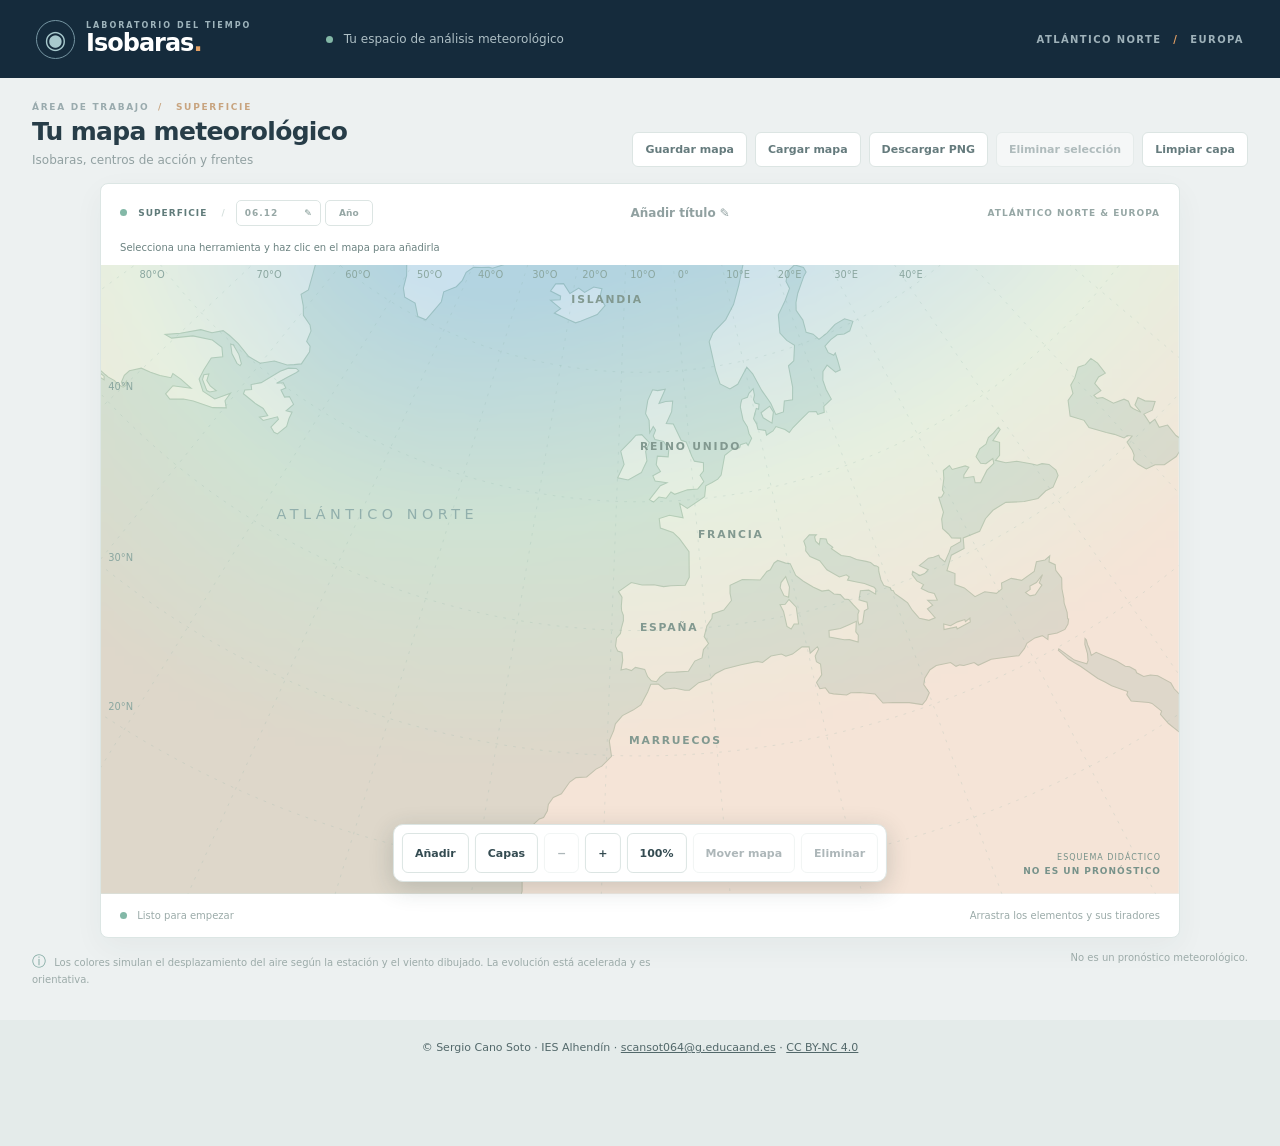
==== index.html @ 50581822 "Mejorar interfaz adaptable y fecha del mapa Co-authored-by: Copilot <223556219+Copilot@users.noreply" ====
<!doctype html>
<html lang="es">
<head>
  <meta charset="utf-8">
  <meta name="viewport" content="width=device-width, initial-scale=1">
  <meta name="theme-color" content="#122638">
  <title>Isobaras · Laboratorio del tiempo</title>
  <link rel="stylesheet" href="style.css">
  <script defer src="assets/land.js"></script>
  <script defer src="map.js"></script>
  <script defer src="symbols.js"></script>
  <script defer src="pressure.js"></script>
  <script defer src="jet.js"></script>
  <script defer src="wind.js"></script>
  <script defer src="air.js"></script>
  <script defer src="app.js"></script>
  <script defer src="mobile.js"></script>
  <script defer src="export.js"></script>
  <script defer src="save.js"></script>
</head>
<body>
  <header class="topbar">
    <div class="brand">
      <span class="brand-icon" aria-hidden="true">◉</span>
      <div>
        <p>LABORATORIO DEL TIEMPO</p>
        <h1>Isobaras<span>.</span></h1>
      </div>
    </div>
    <div class="header-note"><span class="live-dot"></span> Tu espacio de análisis meteorológico</div>
    <div class="header-tag">ATLÁNTICO NORTE <span>/</span> EUROPA</div>
  </header>

  <main class="workspace">
    <aside class="sidebar" aria-label="Herramientas del mapa">
      <div class="sidebar-heading">
        <div>
          <p class="eyebrow">PANEL DE CONTROL</p>
          <h2>Construye tu mapa</h2>
        </div>
        <span class="heading-mark">✳</span>
      </div>
      <p class="intro">Dibuja una situación atmosférica y explora cómo se relacionan sus elementos.</p>

      <label class="field-label" for="map-title-input">TÍTULO DEL MAPA</label>
      <input id="map-title-input" type="text" placeholder="Escribe un título">

      <label class="field-label" for="date-day">FECHA DE LA SITUACIÓN</label>
      <div class="date-fields">
        <select id="date-day" aria-label="Día"></select>
        <select id="date-month" aria-label="Mes"></select>
        <input id="date-year" type="text" inputmode="numeric" maxlength="6" placeholder="Año" aria-label="Año opcional">
      </div>

      <section class="control-section">
        <div class="section-title"><span>01</span><h3>Plano de análisis</h3></div>
        <div class="segmented" role="group" aria-label="Plano de análisis">
          <button type="button" class="active" data-layer="surface" aria-pressed="true">Superficie</button>
          <button type="button" data-layer="upper" aria-pressed="false">Altura · 500 hPa</button>
        </div>
        <p class="helper" id="layer-help">Presión en superficie · isobaras en hPa</p>
      </section>

      <section class="control-section">
        <div class="section-title"><span>02</span><h3>Centros de acción</h3></div>
        <table class="center-table">
          <thead>
            <tr>
              <th scope="col">Intensidad</th>
              <th scope="col">Débil</th>
              <th scope="col">Media</th>
              <th scope="col">Fuerte</th>
            </tr>
          </thead>
          <tbody>
            <tr>
              <th scope="row">Anticiclón</th>
              <td><button class="center-tool high" type="button" data-tool="high" data-strength="weak" aria-label="Anticiclón débil" aria-pressed="false">A</button></td>
              <td><button class="center-tool high" type="button" data-tool="high" data-strength="medium" aria-label="Anticiclón de intensidad media" aria-pressed="false">A</button></td>
              <td><button class="center-tool high" type="button" data-tool="high" data-strength="strong" aria-label="Anticiclón fuerte" aria-pressed="false">A</button></td>
            </tr>
            <tr>
              <th scope="row">Borrasca</th>
              <td><button class="center-tool low" type="button" data-tool="low" data-strength="weak" aria-label="Borrasca débil" aria-pressed="false">B</button></td>
              <td><button class="center-tool low" type="button" data-tool="low" data-strength="medium" aria-label="Borrasca de intensidad media" aria-pressed="false">B</button></td>
              <td><button class="center-tool low" type="button" data-tool="low" data-strength="strong" aria-label="Borrasca fuerte" aria-pressed="false">B</button></td>
            </tr>
          </tbody>
        </table>
        <button type="button" id="copy-centers" class="copy-centers" disabled>Copiar a altura</button>
        <p class="helper">Sustituye los centros del otro plano; conserva los demás elementos.</p>
      </section>

      <section class="control-section" id="front-section">
        <div class="section-title"><span>03</span><h3>Frentes</h3></div>
        <div class="front-tools">
          <button class="front-tool" type="button" data-tool="cold"><span class="front-sample cold-sample">▲ ▲ ▲</span>Frío <b>+</b></button>
          <button class="front-tool" type="button" data-tool="warm"><span class="front-sample warm-sample">● ● ●</span>Cálido <b>+</b></button>
          <button class="front-tool" type="button" data-tool="occluded"><span class="front-sample occluded-sample">▲ ● ▲</span>Ocluido <b>+</b></button>
        </div>
        <label class="switch-row"><span>Posible precipitación<small>Banda orientativa, no es un pronóstico</small></span><input id="precipitation-toggle" type="checkbox" checked><span class="switch" aria-hidden="true"></span></label>
        <div class="precipitation-legend"><i aria-hidden="true"></i> Zona de posible precipitación</div>
      </section>

      <section class="control-section" id="jet-section" hidden>
        <div class="section-title"><span>03</span><h3>Corriente en chorro</h3></div>
        <div class="segmented" role="group" aria-label="Modo de corriente en chorro">
          <button type="button" class="active" data-jet-mode="automatic" aria-pressed="true">Automática</button>
          <button type="button" data-jet-mode="manual" aria-pressed="false">Manual</button>
        </div>
        <p class="helper" id="jet-help">Trazado orientativo calculado a partir del campo de altura.</p>
      </section>

      <section class="control-section air-section">
        <div class="section-title"><span>04</span><h3>Masas de aire</h3></div>
        <label class="switch-row"><span>Simular masas de aire<small>Temperatura y viento orientativos</small></span><input id="air-toggle" type="checkbox" checked><span class="switch" aria-hidden="true"></span></label>
        <div class="air-legend"><span><i class="legend-dot polar"></i>Polar</span><span><i class="legend-dot temperate"></i>Templada</span><span><i class="legend-dot tropical"></i>Tropical</span></div>
      </section>
      <div class="sidebar-foot"><span>✦</span> Un mapa para pensar el tiempo.<br>Guarda el mapa antes de recargar o cerrar la página.</div>
    </aside>

    <section class="canvas-area" aria-label="Área de trabajo">
      <div class="canvas-heading">
        <div>
          <p class="eyebrow">ÁREA DE TRABAJO <span>/</span> <span id="layer-kicker">SUPERFICIE</span></p>
          <h2>Tu mapa meteorológico</h2>
          <p id="canvas-description">Isobaras, centros de acción y frentes</p>
        </div>
        <div class="canvas-actions">
          <button type="button" id="save-map">Guardar mapa</button>
          <button type="button" id="load-map">Cargar mapa</button>
          <input id="map-file" type="file" accept=".json,application/json" hidden>
          <button type="button" id="export-png">Descargar PNG</button>
          <button type="button" id="delete" disabled>Eliminar selección</button>
          <button type="button" id="clear">Limpiar capa</button>
        </div>
      </div>
      <div class="map-card">
        <div class="map-toolbar">
          <span>
            <i class="live-dot"></i> <strong id="map-layer">SUPERFICIE</strong>
            <span class="toolbar-separator">/</span><span class="inline-date"><span id="map-date"></span><span class="inline-date-selectors"><select id="inline-day" aria-label="Día del mapa"></select><select id="inline-month" aria-label="Mes del mapa"></select></span></span>
            <label class="inline-year"><span id="map-year"></span><span class="year-placeholder">Año</span><input id="inline-year" type="text" inputmode="numeric" maxlength="6" placeholder="Año" aria-label="Año opcional del mapa"></label>
          </span>
          <label class="inline-title"><strong id="map-title" hidden></strong><span class="title-placeholder">Añadir título</span><input id="inline-title" type="text" aria-label="Editar título del mapa" placeholder="Añadir título"></label>
          <span>ATLÁNTICO NORTE & EUROPA</span>
        </div>
        <div class="map-instruction" id="instruction">Selecciona una herramienta y haz clic en el mapa para añadirla</div>
        <div class="map-wrap" id="map-wrap">
          <svg id="map" viewBox="0 0 1200 700" role="img" aria-label="Mapa editable del Atlántico norte y Europa occidental" tabindex="0">
            <defs>
              <clipPath id="map-clip"><rect width="1200" height="700"></rect></clipPath>
              <linearGradient id="rain-warm" gradientUnits="userSpaceOnUse" x1="0" y1="-120" x2="0" y2="12">
                <stop offset="0" stop-color="#76598d" stop-opacity="0"></stop>
                <stop offset=".7" stop-color="#76598d" stop-opacity=".24"></stop>
                <stop offset="1" stop-color="#76598d" stop-opacity=".12"></stop>
              </linearGradient>
              <linearGradient id="rain-cold" gradientUnits="userSpaceOnUse" x1="0" y1="-25" x2="0" y2="55">
                <stop offset="0" stop-color="#76598d" stop-opacity="0"></stop>
                <stop offset=".35" stop-color="#76598d" stop-opacity=".38"></stop>
                <stop offset="1" stop-color="#76598d" stop-opacity="0"></stop>
              </linearGradient>
              <linearGradient id="rain-occluded" gradientUnits="userSpaceOnUse" x1="0" y1="-70" x2="0" y2="70">
                <stop offset="0" stop-color="#76598d" stop-opacity="0"></stop>
                <stop offset=".5" stop-color="#76598d" stop-opacity=".3"></stop>
                <stop offset="1" stop-color="#76598d" stop-opacity="0"></stop>
              </linearGradient>
              <linearGradient id="rain-ends" x1="0" y1="0" x2="1" y2="0">
                <stop offset="0" stop-color="white" stop-opacity="0"></stop>
                <stop offset=".12" stop-color="white"></stop>
                <stop offset=".88" stop-color="white"></stop>
                <stop offset="1" stop-color="white" stop-opacity="0"></stop>
              </linearGradient>
              <mask id="rain-mask" maskContentUnits="objectBoundingBox" x="0" y="0" width="1" height="1">
                <rect width="1" height="1" fill="url(#rain-ends)"></rect>
              </mask>
            </defs>
            <g clip-path="url(#map-clip)">
              <rect class="ocean" width="1200" height="700"></rect>
              <g id="geography"></g>
              <image id="air-overlay" width="1200" height="700" preserveAspectRatio="none" pointer-events="none"></image>
              <g id="grid" pointer-events="none"></g>
              <g id="places" pointer-events="none"></g>
              <g id="pressure-field" pointer-events="none"></g>
              <g id="wind-layer" pointer-events="none" aria-hidden="true"></g>
              <g id="automatic-jet" pointer-events="none" aria-hidden="true"></g>
              <g id="objects"></g>
            </g>
          </svg>
          <div class="map-scale">
            <span>ESQUEMA DIDÁCTICO</span>
            <strong>NO ES UN PRONÓSTICO</strong>
          </div>
        </div>
        <div class="map-footer">
          <span><span class="footer-dot"></span> <span id="status" role="status" aria-live="polite">Listo para empezar</span></span>
          <span>Arrastra los elementos y sus tiradores</span>
        </div>
      </div>
      <div class="bottom-notes"><p><span>ⓘ</span> Los colores simulan el desplazamiento del aire según la estación y el viento dibujado. La evolución está acelerada y es orientativa.</p><p>No es un pronóstico meteorológico.</p></div>
    </section>
  </main>
  <div class="mobile-dock" aria-label="Herramientas del mapa">
    <div class="mobile-tools" id="mobile-tools" hidden>
      <p>Plano de análisis</p>
      <div class="mobile-layers" role="group" aria-label="Plano de análisis">
        <button type="button" class="active" data-layer="surface" aria-pressed="true">Superficie</button>
        <button type="button" data-layer="upper" aria-pressed="false">Altura · 500 hPa</button>
      </div>
      <p>Centros de acción</p>
      <div class="mobile-tool-grid">
        <button type="button" class="high" data-tool="high" data-strength="weak" aria-label="Anticiclón débil" aria-pressed="false">A débil</button>
        <button type="button" class="high" data-tool="high" data-strength="medium" aria-label="Anticiclón de intensidad media" aria-pressed="false">A media</button>
        <button type="button" class="high" data-tool="high" data-strength="strong" aria-label="Anticiclón fuerte" aria-pressed="false">A fuerte</button>
        <button type="button" class="low" data-tool="low" data-strength="weak" aria-label="Borrasca débil" aria-pressed="false">B débil</button>
        <button type="button" class="low" data-tool="low" data-strength="medium" aria-label="Borrasca de intensidad media" aria-pressed="false">B media</button>
        <button type="button" class="low" data-tool="low" data-strength="strong" aria-label="Borrasca fuerte" aria-pressed="false">B fuerte</button>
      </div>
      <div id="mobile-fronts">
        <p>Frentes</p>
        <div class="mobile-tool-grid">
          <button type="button" data-tool="cold" aria-pressed="false">Frío</button>
          <button type="button" data-tool="warm" aria-pressed="false">Cálido</button>
          <button type="button" data-tool="occluded" aria-pressed="false">Ocluido</button>
        </div>
      </div>
    </div>
    <div class="desktop-options" id="desktop-options" hidden>
      <div id="desktop-surface-options">
        <label class="switch-row"><span>Simular masas de aire</span><input id="desktop-air" type="checkbox" checked><span class="switch" aria-hidden="true"></span></label>
        <label class="switch-row"><span>Posible precipitación</span><input id="desktop-precipitation" type="checkbox" checked><span class="switch" aria-hidden="true"></span></label>
      </div>
      <div id="desktop-jet-options" hidden>
        <p>Corriente en chorro</p>
        <div class="mobile-layers" role="group" aria-label="Modo de corriente en chorro">
          <button type="button" class="active" data-jet-mode="automatic" aria-pressed="true">Automática</button>
          <button type="button" data-jet-mode="manual" aria-pressed="false">Manual</button>
        </div>
      </div>
      <button type="button" id="desktop-copy" disabled>Copiar a altura</button>
      <p class="helper">Sustituye los centros del otro plano; conserva los demás elementos.</p>
    </div>
    <div class="mobile-actions">
      <button type="button" id="mobile-add" aria-expanded="false" aria-controls="mobile-tools">Añadir</button>
      <button type="button" id="desktop-options-button" aria-expanded="false" aria-controls="desktop-options">Capas</button>
      <button type="button" id="zoom-out" aria-label="Alejar mapa">−</button>
      <button type="button" id="zoom-in" aria-label="Acercar mapa">+</button>
      <button type="button" id="zoom-reset" aria-label="Mostrar todo el mapa">100%</button>
      <button type="button" id="mobile-pan" aria-pressed="false">Mover mapa</button>
      <button type="button" id="mobile-delete" aria-label="Eliminar selección" disabled>Eliminar</button>
    </div>
  </div>
  <footer class="site-footer" id="attribution">
    <span>© Sergio Cano Soto · IES Alhendín · </span><a href="mailto:scansot064@g.educaand.es">scansot064@g.educaand.es</a><span> · </span><a href="https://creativecommons.org/licenses/by-nc/4.0/deed.es" rel="license">CC BY-NC 4.0</a>
  </footer>
</body>
</html>
---- style.css ----
:root {
  font-family: Inter, ui-sans-serif, system-ui, -apple-system, BlinkMacSystemFont, "Segoe UI", sans-serif;
  color: #243746;
  background: #edf1f1;
  font-synthesis: none
}

* {
  box-sizing: border-box
}

body {
  margin: 0
}

button,
input,
select {
  font: inherit
}

button {
  cursor: pointer
}

button:focus-visible,
select:focus-visible,
input:focus-visible,
svg:focus-visible {
  outline: 3px solid #e8a65d;
  outline-offset: 2px
}

[hidden] {
  display: none !important
}

.topbar {
  height: 78px;
  background: #152b3c;
  color: #fff;
  display: flex;
  align-items: center;
  padding: 0 36px;
  gap: 40px
}

.brand {
  display: flex;
  align-items: center;
  gap: 11px;
  min-width: 250px
}

.brand-icon {
  display: grid;
  place-items: center;
  width: 39px;
  height: 39px;
  border: 1px solid #7595a2;
  border-radius: 50%;
  font-size: 25px;
  color: #a8c9cd
}

.brand p,
.brand h1 {
  margin: 0
}

.brand p {
  font-size: 8px;
  letter-spacing: 2px;
  font-weight: 700;
  color: #9eb4bc
}

.brand h1 {
  font-size: 24px;
  letter-spacing: -1px;
  line-height: 1.15
}

.brand h1 span {
  color: #e5a165
}

.header-note {
  font-size: 12px;
  color: #aebfc5
}

.live-dot,
.footer-dot {
  display: inline-block;
  width: 7px;
  height: 7px;
  background: #83b8a7;
  border-radius: 50%;
  margin-right: 7px
}

.header-tag {
  margin-left: auto;
  color: #9eb1b9;
  font-size: 10px;
  font-weight: 700;
  letter-spacing: 1.4px
}

.header-tag span {
  color: #e5a165;
  margin: 0 7px
}

.workspace {
  display: grid;
  grid-template-columns: 320px minmax(0, 1fr);
  min-height: calc(100vh - 78px)
}

.sidebar {
  background: #fff;
  border-right: 1px solid #dfe7e7;
  padding: 29px 25px 20px
}

.sidebar-heading {
  display: flex;
  justify-content: space-between;
  align-items: center
}

.sidebar-heading h2,
.canvas-heading h2 {
  margin: 5px 0 0;
  font-size: 20px;
  letter-spacing: -.7px
}

.eyebrow {
  margin: 0;
  color: #9aabae;
  font-size: 9px;
  font-weight: 800;
  letter-spacing: 1.7px
}

.heading-mark {
  font-size: 25px;
  color: #dfad79
}

.intro {
  font-size: 12px;
  line-height: 1.65;
  color: #829196;
  margin: 12px 0 22px
}

.control-section {
  border-top: 1px solid #e8eeee;
  padding: 20px 0
}

.section-title {
  display: flex;
  align-items: center;
  gap: 10px;
  margin-bottom: 14px
}

.section-title span {
  color: #c3a37e;
  font-size: 10px;
  font-weight: 800
}

.section-title h3 {
  margin: 0;
  font-size: 13px;
  font-weight: 750
}

.segmented {
  display: flex;
  background: #f0f4f3;
  padding: 3px;
  border-radius: 7px
}

.segmented button {
  border: 0;
  background: transparent;
  color: #7a8a8e;
  font-size: 11px;
  font-weight: 700;
  padding: 10px 6px;
  flex: 1;
  border-radius: 5px
}

.segmented button.active {
  background: #fff;
  color: #264b59;
  box-shadow: 0 1px 5px #1f3a381a
}

.helper {
  margin: 9px 0 0;
  color: #9aa8aa;
  font-size: 10px
}

.field-label {
  display: block;
  color: #9ba9aa;
  font-size: 9px;
  font-weight: 800;
  letter-spacing: 1px;
  margin-bottom: 7px
}

select,
input[type=date],
input[type=text] {
  width: 100%;
  height: 36px;
  border: 1px solid #e0e8e7;
  background: #fff;
  color: #425b60;
  border-radius: 5px;
  padding: 0 10px;
  font-size: 12px
}

#map-title-input {
  margin-bottom: 20px
}

.date-fields {
  display: flex;
  gap: 5px;
  margin-bottom: 20px
}

.date-fields select {
  min-width: 0;
  flex: 1;
  padding: 0 4px
}

.date-fields input {
  width: 70px;
  min-width: 0
}

.tool-grid {
  display: grid;
  grid-template-columns: 1fr 1fr;
  gap: 8px;
  margin-top: 10px
}

.tool {
  display: flex;
  align-items: center;
  text-align: left;
  gap: 8px;
  background: #fff;
  border: 1px solid #e3ebea;
  border-radius: 6px;
  padding: 10px 7px;
  color: #344b51;
  font-size: 11px;
  font-weight: 700;
  min-width: 0
}

.tool small,
.switch-row small {
  display: block;
  font-size: 9px;
  font-weight: 400;
  color: #9baaaa;
  margin-top: 3px
}

.tool b,
.front-tool b {
  margin-left: auto;
  color: #a7b6b5;
  font-size: 15px;
  font-weight: 400
}

.tool-icon {
  width: 26px;
  height: 26px;
  display: grid;
  place-items: center;
  border-radius: 50%;
  font-size: 14px;
  flex: none
}

.high {
  background: #e8f1f1;
  color: #4d8c91
}

.low {
  background: #f8ece5;
  color: #ce805c
}

.front-tools {
  display: grid;
  gap: 6px
}

.front-tool {
  display: flex;
  align-items: center;
  gap: 9px;
  background: #fff;
  border: 1px solid #e8eeee;
  border-radius: 6px;
  color: #506569;
  text-align: left;
  padding: 8px 10px;
  font-size: 11px;
  font-weight: 650
}

.front-sample {
  width: 48px;
  letter-spacing: 1px;
  font-size: 10px
}

.cold-sample {
  color: #4085b5
}

.warm-sample {
  color: #d47365
}

.occluded-sample {
  color: #9472a8
}

.jet-sample {
  width: 48px;
  font-size: 19px;
  line-height: 10px;
  color: #cf985a
}

.tool:hover,
.front-tool:hover,
.tool.selected,
.front-tool.selected {
  border-color: #81a9a7;
  background: #f1f8f6
}

.switch-row {
  display: flex;
  align-items: center;
  margin-top: 15px;
  font-size: 11px;
  font-weight: 700;
  color: #52686a;
  cursor: pointer
}

.switch-row input {
  position: absolute;
  opacity: 0
}

.switch {
  margin-left: auto;
  background: #cbd6d3;
  border-radius: 20px;
  width: 32px;
  height: 18px;
  position: relative;
  flex: none
}

.switch:after {
  content: "";
  position: absolute;
  top: 3px;
  left: 3px;
  width: 12px;
  height: 12px;
  border-radius: 50%;
  background: white;
  transition: transform .2s
}

.switch-row input:checked+.switch {
  background: #7bac9c
}

.switch-row input:checked+.switch:after {
  transform: translateX(14px)
}

.switch-row input:focus-visible+.switch {
  outline: 3px solid #e8a65d;
  outline-offset: 2px
}

.air-legend {
  display: flex;
  gap: 12px;
  margin-top: 14px;
  color: #93a2a3;
  font-size: 10px
}

.legend-dot {
  display: inline-block;
  width: 7px;
  height: 7px;
  border-radius: 50%;
  margin-right: 4px
}

.polar {
  background: #86bdcf
}

.temperate {
  background: #cad4a6
}

.tropical {
  background: #e5b68c
}

.sidebar-foot {
  border-top: 1px solid #e8eeee;
  padding-top: 18px;
  color: #a4b0b0;
  font-size: 10px
}

.sidebar-foot span {
  color: #d7ac80;
  margin-right: 5px
}

.site-footer {
  padding: 20px;
  background: #e4ebea;
  color: #52686a;
  font-size: 11px;
  line-height: 16px;
  text-align: center;
  overflow-wrap: anywhere
}

.site-footer a {
  color: inherit
}

.canvas-area {
  padding: 38px 38px 28px;
  min-width: 0
}

.canvas-heading {
  display: flex;
  justify-content: space-between;
  align-items: end;
  gap: 20px;
  margin-bottom: 22px
}

.canvas-heading h2 {
  font-size: 25px;
  color: #273d48
}

.canvas-heading>div>p:last-child {
  font-size: 12px;
  color: #91a0a1;
  margin: 7px 0 0
}

.canvas-heading .eyebrow span {
  color: #c8a47f;
  margin: 0 4px
}

.canvas-actions {
  display: flex;
  flex-wrap: wrap;
  gap: 8px
}

.canvas-actions button {
  background: #fff;
  border: 1px solid #dce5e3;
  border-radius: 6px;
  color: #657b7d;
  padding: 10px 12px;
  font-size: 11px;
  font-weight: 650
}

.canvas-actions button:disabled {
  opacity: .45;
  cursor: default
}

.map-card {
  background: white;
  border: 1px solid #dce6e4;
  border-radius: 8px;
  box-shadow: 0 10px 30px #233d3a0c;
  overflow: hidden
}

.map-toolbar,
.map-footer {
  display: flex;
  justify-content: space-between;
  align-items: center;
  gap: 10px;
  padding: 16px 19px;
  font-size: 9px;
  color: #96a7a5;
  letter-spacing: 1px;
  font-weight: 700
}

.map-toolbar strong {
  color: #607b7a
}

.map-toolbar {
  flex-wrap: wrap
}

#map-title {
  flex: 1 1 120px;
  min-width: 0;
  overflow-wrap: anywhere;
  text-align: center;
  font-size: 12px;
  letter-spacing: normal
}

.toolbar-separator {
  margin: 0 10px;
  color: #d4dfdc
}

.map-wrap {
  position: relative;
  background: #d6e8e6;
  overflow: hidden
}

.map-wrap svg {
  width: 100%;
  height: auto;
  display: block;
  touch-action: none
}

.ocean {
  fill: #dceceb
}

.land {
  fill: #fff;
  stroke: #b3cbc2;
  stroke-width: 1.2
}

.grid-line {
  stroke: #8daea8;
  stroke-width: .7;
  opacity: .35;
  stroke-dasharray: 3 7
}

.grid-label {
  font-size: 11px;
  fill: #8ba7a0
}

.place-label {
  font-size: 12px;
  letter-spacing: 2px;
  fill: #829990;
  font-weight: 600
}

.ocean-label {
  font-size: 16px;
  letter-spacing: 5px;
  fill: #91afac;
  font-style: italic
}

.map-object {
  cursor: grab
}

.map-object:active {
  cursor: grabbing
}

.map-object.selected .selection-ring {
  opacity: 1
}

.selection-ring {
  opacity: 0;
  fill: none;
  stroke: #e49b4f;
  stroke-width: 2;
  stroke-dasharray: 5 5;
  pointer-events: none
}

.object-hit {
  fill: transparent;
  stroke: transparent;
  stroke-width: 25;
  pointer-events: all
}

.map-instruction {
  position: absolute;
  bottom: 18px;
  left: 18px;
  background: #fffef8ed;
  border: 1px solid #e3ebe5;
  box-shadow: 0 3px 14px #41675c16;
  border-radius: 5px;
  padding: 10px 13px;
  color: #6b8280;
  font-size: 10px;
  pointer-events: none
}

.map-instruction span {
  color: #d69f6c;
  font-size: 15px;
  margin-right: 7px
}

.map-scale {
  position: absolute;
  right: 18px;
  bottom: 18px;
  color: #77928a;
  text-align: right;
  font-size: 8px;
  letter-spacing: 1px;
  pointer-events: none
}

.map-scale strong {
  display: block;
  font-size: 9px;
  margin-top: 4px
}

.map-footer {
  letter-spacing: 0;
  font-size: 10px;
  font-weight: 500;
  color: #9baba9
}

.bottom-notes {
  display: flex;
  justify-content: space-between;
  gap: 20px;
  color: #9caba9;
  font-size: 10px;
  line-height: 1.6;
  margin-top: 12px
}

.bottom-notes p {
  margin: 0
}

.bottom-notes p:first-child {
  max-width: 670px
}

.bottom-notes p span {
  color: #79a49c;
  font-size: 14px;
  margin-right: 5px
}

.bottom-notes p:last-child {
  text-align: right
}

.mobile-dock {
  display: none
}

.inline-title {
  display: contents
}

.inline-year {
  display: contents
}

.title-placeholder,
.year-placeholder,
#inline-title,
.inline-date-selectors,
#inline-year,
#desktop-options-button {
  display: none
}

@media(min-width:651px) {
  .workspace {
    display: block
  }

  .sidebar {
    display: none
  }

  .canvas-area {
    padding: 24px 32px 32px
  }

  .canvas-heading {
    margin-bottom: 16px
  }

  .map-card {
    max-width: min(100%, max(320px, calc(171.428vh - 463px)));
    margin-inline: auto
  }

  .inline-date,
  .inline-title,
  .inline-year {
    position: relative
  }

  .inline-date {
    display: inline-block;
    min-width: 85px;
    padding: 7px 22px 7px 8px;
    border: 1px solid #dce5e3;
    border-radius: 5px;
    cursor: pointer
  }

  .inline-date::after {
    content: "\270e";
    position: absolute;
    right: 7px;
    color: #76908b;
    pointer-events: none
  }

  .inline-date-selectors {
    display: flex;
    position: absolute;
    inset: 0
  }

  .inline-date-selectors select {
    width: 50%;
    height: 100%;
    padding: 0;
    opacity: 0;
    cursor: pointer
  }

  .inline-date-selectors select:focus {
    opacity: 1
  }

  .inline-year {
    display: inline-block;
    min-width: 48px;
    padding: 7px 5px;
    border: 1px solid #dce5e3;
    border-radius: 5px;
    text-align: center;
    letter-spacing: normal
  }

  .year-placeholder {
    display: inline
  }

  .inline-title {
    display: block;
    flex: 1 1 180px;
    min-width: 100px;
    text-align: center;
    color: #607b7a;
    font-size: 12px;
    letter-spacing: normal
  }

  .title-placeholder {
    display: inline;
    color: #91a1a1
  }

  .inline-title::after {
    content: " \270e";
    color: #91a1a1
  }

  #inline-title,
  #inline-year {
    display: block;
    position: absolute;
    inset: 0;
    width: 100%;
    height: 100%;
    opacity: 0;
    cursor: pointer
  }

  #inline-title:focus,
  #inline-year:focus {
    opacity: 1;
    cursor: text
  }

  .mobile-dock {
    display: block;
    position: fixed;
    z-index: 20;
    left: 50%;
    bottom: 18px;
    transform: translateX(-50%);
    padding: 8px;
    border: 1px solid #dce5e3;
    border-radius: 10px;
    background: #fff;
    box-shadow: 0 6px 24px #233d3a33
  }

  .mobile-actions {
    display: flex;
    gap: 6px
  }

  .mobile-dock button {
    min-height: 40px;
    padding: 7px 12px;
    border: 1px solid #dce5e3;
    border-radius: 6px;
    background: #fff;
    color: #344b51;
    font-size: 11px;
    font-weight: 700
  }

  .mobile-dock button:disabled {
    opacity: .4
  }

  .mobile-dock button[aria-pressed=true],
  .mobile-dock button[aria-expanded=true] {
    border-color: #6e9e9a;
    background: #dcece8
  }

  .mobile-tools,
  .desktop-options {
    position: absolute;
    bottom: calc(100% + 8px);
    left: 0;
    width: 350px;
    max-height: 65vh;
    overflow-y: auto;
    padding: 15px;
    border: 1px solid #dce5e3;
    border-radius: 8px;
    background: #fff;
    box-shadow: 0 6px 24px #233d3a26
  }

  .desktop-options {
    left: 80px
  }

  .mobile-tools p,
  .desktop-options p:not(.helper) {
    margin: 8px 0;
    color: #52686a;
    font-size: 11px;
    font-weight: 700
  }

  .mobile-tool-grid,
  .mobile-layers {
    display: grid;
    gap: 5px
  }

  .mobile-tool-grid {
    grid-template-columns: repeat(3, 1fr)
  }

  .mobile-layers {
    grid-template-columns: repeat(2, 1fr)
  }

  .mobile-tool-grid button.high {
    background: #e8f1f1;
    color: #4d8c91
  }

  .mobile-tool-grid button.low {
    background: #f8ece5;
    color: #ce805c
  }

  .desktop-options .switch-row:first-child {
    margin-top: 0
  }

  #desktop-copy {
    width: 100%;
    margin-top: 16px
  }

  #desktop-options-button {
    display: block
  }

  .site-footer {
    padding-bottom: 90px
  }
}

@media(max-width:900px) {
  .workspace {
    grid-template-columns: 265px minmax(0, 1fr)
  }

  .sidebar {
    padding: 23px 17px
  }

  .canvas-area {
    padding: 28px 20px
  }

  .header-note {
    display: none
  }

  .topbar {
    padding: 0 20px
  }

  .tool-grid {
    grid-template-columns: 1fr
  }

  .map-instruction {
    max-width: 60%
  }
}

@media(max-width:650px) {
  .topbar {
    height: 65px
  }

  .header-tag {
    display: none
  }

  .workspace {
    display: flex;
    flex-direction: column-reverse
  }

  .canvas-area {
    padding: 22px 12px
  }

  .canvas-heading {
    align-items: start;
    flex-direction: column
  }

  .canvas-heading h2 {
    font-size: 21px
  }

  .map-toolbar>span:last-child,
  .map-footer>span:last-child,
  .map-scale {
    display: none
  }

  .map-instruction {
    bottom: 8px;
    left: 8px;
    padding: 6px;
    font-size: 9px
  }

  .sidebar {
    border-right: 0;
    border-top: 1px solid #dfe7e7
  }

  .tool-grid {
    grid-template-columns: 1fr 1fr
  }

  .bottom-notes {
    display: block
  }

  .bottom-notes p:last-child {
    text-align: left;
    margin-top: 5px
  }

  .site-footer {
    padding-bottom: 90px
  }

  .map-wrap svg {
    touch-action: pan-y;
    scroll-margin: 20px 0 85px
  }

  .map-wrap svg.map-placing,
  .map-wrap svg.map-panning,
  .map-object {
    touch-action: none
  }

  .mobile-dock {
    display: block;
    position: fixed;
    z-index: 20;
    bottom: 0;
    left: 0;
    right: 0;
    padding: 8px 8px max(8px, env(safe-area-inset-bottom));
    background: #fff;
    border-top: 1px solid #dce5e3;
    box-shadow: 0 -4px 18px #233d3a26
  }

  .mobile-actions {
    display: grid;
    grid-template-columns: repeat(6, minmax(0, 1fr));
    gap: 4px
  }

  .mobile-dock button {
    min-width: 0;
    min-height: 44px;
    padding: 5px 2px;
    border: 1px solid #dce5e3;
    border-radius: 6px;
    background: #fff;
    color: #344b51;
    font-size: 10px;
    font-weight: 700
  }

  .mobile-dock button:disabled {
    opacity: .4
  }

  .mobile-dock button[aria-pressed=true],
  .mobile-dock button[aria-expanded=true] {
    background: #dcece8;
    border-color: #6e9e9a
  }

  .mobile-tools {
    padding: 0 0 10px;
    max-height: 55vh;
    overflow-y: auto;
    overscroll-behavior: contain
  }

  .mobile-tools p {
    margin: 8px 0;
    color: #52686a;
    font-size: 11px;
    font-weight: 700
  }

  .mobile-tool-grid,
  .mobile-layers {
    display: grid;
    gap: 5px
  }

  .mobile-tool-grid {
    grid-template-columns: repeat(3, 1fr)
  }

  .mobile-layers {
    grid-template-columns: repeat(2, 1fr)
  }

  .mobile-tool-grid button.high {
    background: #e8f1f1;
    color: #4d8c91
  }

  .mobile-tool-grid button.low {
    background: #f8ece5;
    color: #ce805c
  }
}

.transform-handle {
  fill: #fff;
  stroke: #d99448;
  stroke-width: 2.5;
  cursor: grab;
  pointer-events: all
}

.transform-handle:focus {
  outline: none;
  stroke: #152b3c;
  stroke-width: 4
}

.handle-stem {
  stroke: #d99448;
  stroke-width: 2;
  pointer-events: none
}

.jet-selection {
  stroke-width: 15;
  opacity: 0
}

.map-object.selected .jet-selection {
  opacity: .55
}

.pressure-contour {
  fill: none;
  stroke: #506f70;
  stroke-width: 1.6;
  opacity: .85
}

.pressure-label {
  fill: #405f60;
  font-size: 11px;
  font-weight: 700;
  paint-order: stroke;
  stroke: #f4f4e9;
  stroke-width: 4;
  stroke-linejoin: round
}

.pressure-wind {
  fill: none;
  stroke: #466d72;
  stroke-width: 1.8;
  stroke-linecap: round;
  stroke-linejoin: round;
  opacity: .75
}

.center-table {
  width: 100%;
  border-spacing: 4px 6px;
  table-layout: fixed;
  margin: 0 -4px
}

.center-table th {
  font-size: 10px;
  font-weight: 700;
  color: #91a1a1;
  text-align: center
}

.center-table th:first-child {
  width: 34%;
  text-align: left
}

.center-table tbody th {
  color: #52686a
}

.center-tool {
  width: 100%;
  height: 38px;
  border: 1px solid transparent;
  border-radius: 6px;
  font-size: 14px;
  font-weight: 800
}

.center-tool:hover,
.center-tool.selected {
  border-color: #6e9e9a;
  box-shadow: inset 0 0 0 1px #6e9e9a
}

.center-tool.selected {
  background: #e2f0eb
}

.copy-centers {
  width: 100%;
  margin-top: 8px;
  padding: 9px 10px;
  border: 1px solid #e3ebea;
  border-radius: 6px;
  background: #fff;
  color: #506569;
  font-size: 11px;
  font-weight: 700
}

.precipitation-hidden .precipitation-band {
  display: none
}

.precipitation-legend {
  display: flex;
  align-items: center;
  gap: 6px;
  margin-top: 12px;
  color: #93a2a3;
  font-size: 10px
}

.precipitation-legend i {
  width: 16px;
  height: 7px;
  border-radius: 4px;
  background: #a897b5
}

.map-instruction {
  position: static;
  max-width: none;
  padding: 0 19px 12px;
  border: 0;
  border-radius: 0;
  box-shadow: none;
  background: transparent;
  color: #6b8280;
  font-size: 10px
}

.height-contour {
  stroke: #596b93;
  stroke-dasharray: 7 4
}
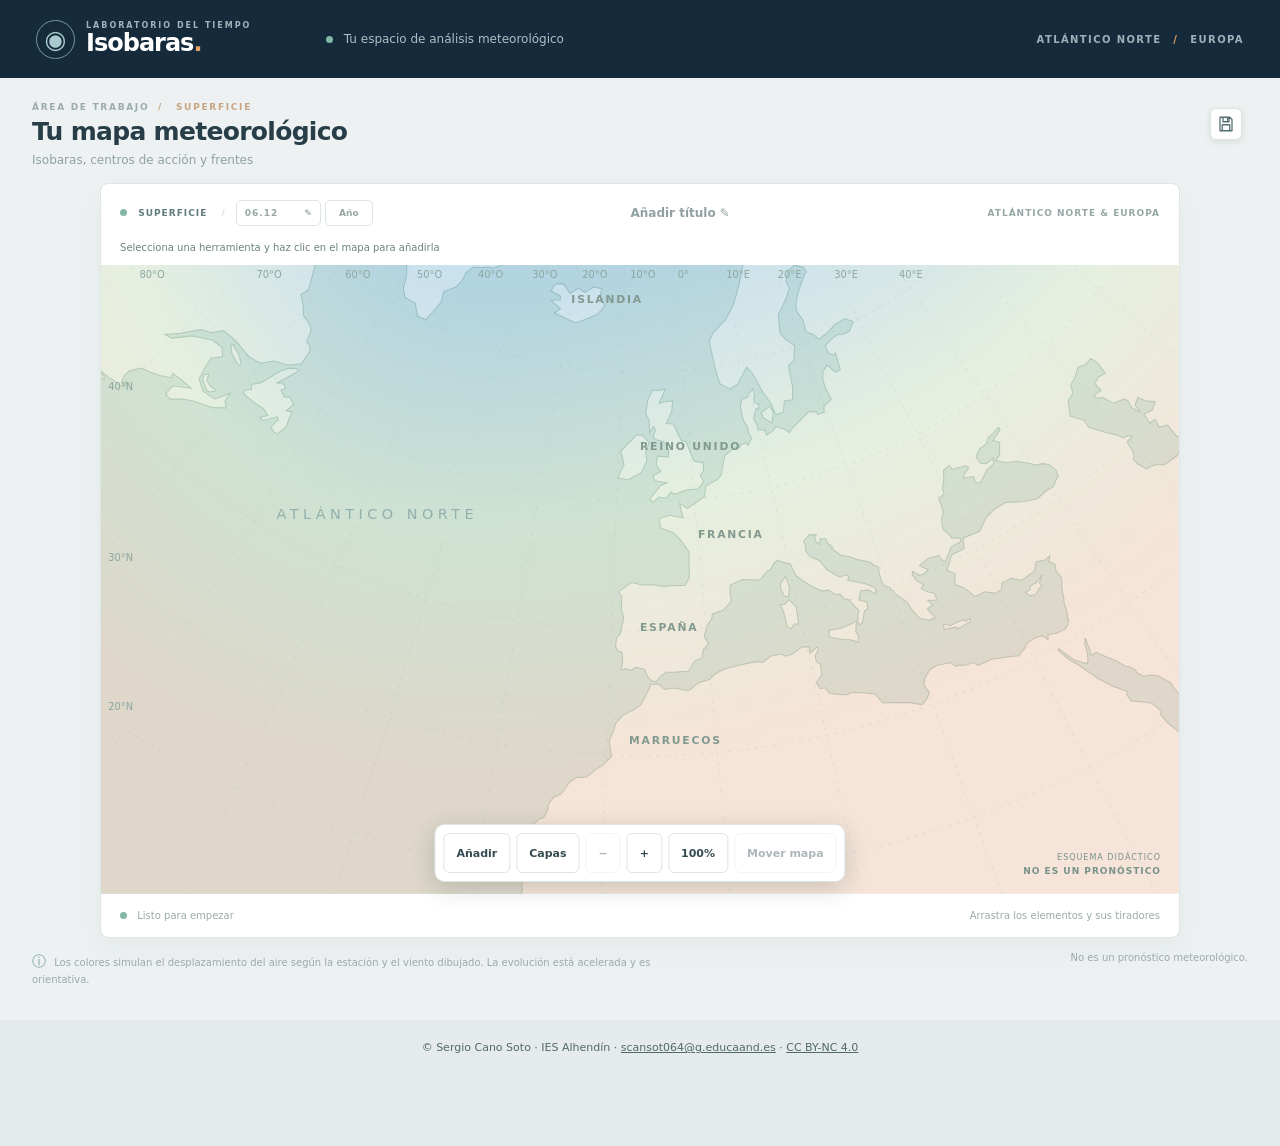
==== commit 3848d0f1: "Reorganizar acciones y panel de archivo Co-authored-by: Copilot <223556219+Copilot@users.noreply.git" ====
--- a/index.html
+++ b/index.html
@@ -5,7 +5,7 @@
   <meta name="viewport" content="width=device-width, initial-scale=1">
   <meta name="theme-color" content="#122638">
   <title>Isobaras · Laboratorio del tiempo</title>
-  <link rel="stylesheet" href="style.css">
+  <link rel="stylesheet" href="style.css?v=3">
   <script defer src="assets/land.js"></script>
   <script defer src="map.js"></script>
   <script defer src="symbols.js"></script>
@@ -14,7 +14,7 @@
   <script defer src="wind.js"></script>
   <script defer src="air.js"></script>
   <script defer src="app.js"></script>
-  <script defer src="mobile.js"></script>
+  <script defer src="mobile.js?v=3"></script>
   <script defer src="export.js"></script>
   <script defer src="save.js"></script>
 </head>
@@ -126,14 +126,9 @@
           <h2>Tu mapa meteorológico</h2>
           <p id="canvas-description">Isobaras, centros de acción y frentes</p>
         </div>
-        <div class="canvas-actions">
-          <button type="button" id="save-map">Guardar mapa</button>
-          <button type="button" id="load-map">Cargar mapa</button>
-          <input id="map-file" type="file" accept=".json,application/json" hidden>
-          <button type="button" id="export-png">Descargar PNG</button>
-          <button type="button" id="delete" disabled>Eliminar selección</button>
-          <button type="button" id="clear">Limpiar capa</button>
-        </div>
+        <button type="button" id="file-drawer-button" aria-label="Archivo" title="Archivo" aria-expanded="false" aria-controls="file-drawer-panel">
+          <svg viewBox="0 0 24 24" aria-hidden="true"><path d="M5 3h12l3 3v15H4V3h1Zm3 0v6h8V3M7 21v-8h10v8M14 4v3" fill="none" stroke="currentColor" stroke-width="1.7" stroke-linecap="round" stroke-linejoin="round"></path></svg>
+        </button>
       </div>
       <div class="map-card">
         <div class="map-toolbar">
@@ -187,6 +182,9 @@
               <g id="objects"></g>
             </g>
           </svg>
+          <button type="button" id="delete" class="selection-delete" aria-label="Eliminar selección" title="Eliminar selección" hidden>
+            <svg viewBox="0 0 24 24" aria-hidden="true"><path d="M4 7h16M9 7V4h6v3m3 0-1 13H7L6 7m4 3v7m4-7v7" fill="none" stroke="currentColor" stroke-width="1.8" stroke-linecap="round" stroke-linejoin="round"></path></svg>
+          </button>
           <div class="map-scale">
             <span>ESQUEMA DIDÁCTICO</span>
             <strong>NO ES UN PRONÓSTICO</strong>
@@ -200,6 +198,19 @@
       <div class="bottom-notes"><p><span>ⓘ</span> Los colores simulan el desplazamiento del aire según la estación y el viento dibujado. La evolución está acelerada y es orientativa.</p><p>No es un pronóstico meteorológico.</p></div>
     </section>
   </main>
+  <div class="file-drawer">
+    <section id="file-drawer-panel" class="file-drawer-panel" aria-label="Archivo" hidden>
+      <div class="file-drawer-heading">
+        <h2>Archivo</h2>
+        <button type="button" id="file-drawer-close" aria-label="Cerrar archivo">&times;</button>
+      </div>
+      <p>Guarda o recupera tu mapa.</p>
+      <button type="button" id="save-map">Guardar mapa</button>
+      <button type="button" id="load-map">Cargar mapa</button>
+      <input id="map-file" type="file" accept=".json,application/json" hidden>
+      <button type="button" id="export-png">Descargar PNG</button>
+    </section>
+  </div>
   <div class="mobile-dock" aria-label="Herramientas del mapa">
     <div class="mobile-tools" id="mobile-tools" hidden>
       <p>Plano de análisis</p>
@@ -239,6 +250,7 @@
       </div>
       <button type="button" id="desktop-copy" disabled>Copiar a altura</button>
       <p class="helper">Sustituye los centros del otro plano; conserva los demás elementos.</p>
+      <button type="button" id="clear">Limpiar capa</button>
     </div>
     <div class="mobile-actions">
       <button type="button" id="mobile-add" aria-expanded="false" aria-controls="mobile-tools">Añadir</button>
@@ -247,7 +259,6 @@
       <button type="button" id="zoom-in" aria-label="Acercar mapa">+</button>
       <button type="button" id="zoom-reset" aria-label="Mostrar todo el mapa">100%</button>
       <button type="button" id="mobile-pan" aria-pressed="false">Mover mapa</button>
-      <button type="button" id="mobile-delete" aria-label="Eliminar selección" disabled>Eliminar</button>
     </div>
   </div>
   <footer class="site-footer" id="attribution">
--- a/style.css
+++ b/style.css
@@ -476,10 +476,12 @@
 }
 
 .canvas-heading {
+  position: relative;
   display: flex;
   justify-content: space-between;
   align-items: end;
   gap: 20px;
+  padding-right: 52px;
   margin-bottom: 22px
 }
 
@@ -499,25 +501,116 @@
   margin: 0 4px
 }
 
-.canvas-actions {
-  display: flex;
-  flex-wrap: wrap;
-  gap: 8px
-}
-
-.canvas-actions button {
+.file-drawer {
+  position: fixed;
+  top: 0;
+  bottom: 0;
+  right: 0;
+  z-index: 25;
+  pointer-events: none
+}
+
+.file-drawer button {
+  pointer-events: auto;
   background: #fff;
   border: 1px solid #dce5e3;
   border-radius: 6px;
   color: #657b7d;
   padding: 10px 12px;
+  min-height: 44px;
   font-size: 11px;
   font-weight: 650
 }
 
-.canvas-actions button:disabled {
+.file-drawer button:disabled {
   opacity: .45;
   cursor: default
+}
+
+#file-drawer-button {
+  position: absolute;
+  right: 0;
+  top: 0;
+  display: grid;
+  place-items: center;
+  width: 44px;
+  height: 44px;
+  padding: 0;
+  border: 0;
+  background: transparent;
+  color: #526e70
+}
+
+#file-drawer-button::before {
+  content: "";
+  position: absolute;
+  width: 30px;
+  height: 30px;
+  border: 1px solid #dce5e3;
+  border-radius: 6px;
+  background: #fff;
+  box-shadow: 0 2px 6px #233d3a1c
+}
+
+#file-drawer-button[aria-expanded=true]::before {
+  background: #dcece8;
+  border-color: #6e9e9a
+}
+
+#file-drawer-button svg {
+  position: relative;
+  width: 18px;
+  height: 18px
+}
+
+.file-drawer-panel {
+  pointer-events: auto;
+  width: min(270px, calc(100vw - 44px));
+  height: 100%;
+  overflow-y: auto;
+  padding: 26px 18px;
+  background: #fff;
+  border-left: 1px solid #dce5e3;
+  box-shadow: -6px 0 24px #233d3a26
+}
+
+.file-drawer-panel h2 {
+  margin: 0;
+  color: #273d48;
+  font-size: 17px
+}
+
+.file-drawer-heading {
+  display: flex;
+  align-items: center;
+  justify-content: space-between
+}
+
+.file-drawer-panel #file-drawer-close {
+  width: 44px;
+  height: 44px;
+  padding: 0;
+  border: 0;
+  background: transparent;
+  text-align: center;
+  font-size: 22px
+}
+
+.file-drawer-panel p {
+  margin: 8px 0 20px;
+  color: #91a0a1;
+  font-size: 11px
+}
+
+.file-drawer-panel button {
+  display: block;
+  width: 100%;
+  text-align: left
+}
+
+.file-drawer-panel button + button,
+.file-drawer-panel input + button {
+  margin-top: 6px
 }
 
 .map-card {
@@ -569,11 +662,42 @@
   overflow: hidden
 }
 
-.map-wrap svg {
+.map-wrap > svg {
   width: 100%;
   height: auto;
   display: block;
   touch-action: none
+}
+
+.selection-delete {
+  position: absolute;
+  width: 36px;
+  height: 36px;
+  display: grid;
+  place-items: center;
+  padding: 0;
+  border: 0;
+  background: transparent;
+  color: #a45c4e;
+  touch-action: manipulation
+}
+
+.selection-delete::before {
+  content: "";
+  position: absolute;
+  width: 28px;
+  height: 28px;
+  border: 1px solid #dce5e3;
+  border-radius: 50%;
+  background: #fff;
+  box-shadow: 0 2px 8px #233d3a33
+}
+
+.selection-delete svg {
+  position: relative;
+  display: block;
+  width: 16px;
+  height: 16px
 }
 
 .ocean {
@@ -716,19 +840,6 @@
   display: none
 }
 
-.inline-title {
-  display: contents
-}
-
-.inline-year {
-  display: contents
-}
-
-.title-placeholder,
-.year-placeholder,
-#inline-title,
-.inline-date-selectors,
-#inline-year,
 #desktop-options-button {
   display: none
 }
@@ -754,99 +865,101 @@
     max-width: min(100%, max(320px, calc(171.428vh - 463px)));
     margin-inline: auto
   }
-
-  .inline-date,
-  .inline-title,
-  .inline-year {
-    position: relative
-  }
-
-  .inline-date {
-    display: inline-block;
-    min-width: 85px;
-    padding: 7px 22px 7px 8px;
-    border: 1px solid #dce5e3;
-    border-radius: 5px;
-    cursor: pointer
-  }
-
-  .inline-date::after {
-    content: "\270e";
-    position: absolute;
-    right: 7px;
-    color: #76908b;
-    pointer-events: none
-  }
-
-  .inline-date-selectors {
-    display: flex;
-    position: absolute;
-    inset: 0
-  }
-
-  .inline-date-selectors select {
-    width: 50%;
-    height: 100%;
-    padding: 0;
-    opacity: 0;
-    cursor: pointer
-  }
-
-  .inline-date-selectors select:focus {
-    opacity: 1
-  }
-
-  .inline-year {
-    display: inline-block;
-    min-width: 48px;
-    padding: 7px 5px;
-    border: 1px solid #dce5e3;
-    border-radius: 5px;
-    text-align: center;
-    letter-spacing: normal
-  }
-
-  .year-placeholder {
-    display: inline
-  }
-
-  .inline-title {
-    display: block;
-    flex: 1 1 180px;
-    min-width: 100px;
-    text-align: center;
-    color: #607b7a;
-    font-size: 12px;
-    letter-spacing: normal
-  }
-
-  .title-placeholder {
-    display: inline;
-    color: #91a1a1
-  }
-
-  .inline-title::after {
-    content: " \270e";
-    color: #91a1a1
-  }
-
-  #inline-title,
-  #inline-year {
-    display: block;
-    position: absolute;
-    inset: 0;
-    width: 100%;
-    height: 100%;
-    opacity: 0;
-    cursor: pointer
-  }
-
-  #inline-title:focus,
-  #inline-year:focus {
-    opacity: 1;
-    cursor: text
-  }
-
+}
+
+.inline-date,
+.inline-title,
+.inline-year {
+  position: relative
+}
+
+.inline-date {
+  display: inline-block;
+  min-width: 85px;
+  padding: 7px 22px 7px 8px;
+  border: 1px solid #dce5e3;
+  border-radius: 5px;
+  cursor: pointer
+}
+
+.inline-date::after {
+  content: "\270e";
+  position: absolute;
+  right: 7px;
+  color: #76908b;
+  pointer-events: none
+}
+
+.inline-date-selectors {
+  display: flex;
+  position: absolute;
+  inset: 0
+}
+
+.inline-date-selectors select {
+  width: 50%;
+  height: 100%;
+  padding: 0;
+  opacity: 0;
+  cursor: pointer
+}
+
+.inline-date-selectors select:focus {
+  opacity: 1
+}
+
+.inline-year {
+  display: inline-block;
+  min-width: 48px;
+  padding: 7px 5px;
+  border: 1px solid #dce5e3;
+  border-radius: 5px;
+  text-align: center;
+  letter-spacing: normal
+}
+
+.year-placeholder {
+  display: inline
+}
+
+.inline-title {
+  display: block;
+  flex: 1 1 180px;
+  min-width: 100px;
+  text-align: center;
+  color: #607b7a;
+  font-size: 12px;
+  letter-spacing: normal
+}
+
+.title-placeholder {
+  display: inline;
+  color: #91a1a1
+}
+
+.inline-title::after {
+  content: " \270e";
+  color: #91a1a1
+}
+
+#inline-title,
+#inline-year {
+  display: block;
+  position: absolute;
+  inset: 0;
+  width: 100%;
+  height: 100%;
+  opacity: 0;
+  cursor: pointer
+}
+
+#inline-title:focus,
+#inline-year:focus {
+  opacity: 1;
+  cursor: text
+}
+
+@media(min-width:651px) {
   .mobile-dock {
     display: block;
     position: fixed;
@@ -942,7 +1055,8 @@
     margin-top: 0
   }
 
-  #desktop-copy {
+  #desktop-copy,
+  #clear {
     width: 100%;
     margin-top: 16px
   }
@@ -996,8 +1110,7 @@
   }
 
   .workspace {
-    display: flex;
-    flex-direction: column-reverse
+    display: block
   }
 
   .canvas-area {
@@ -1027,12 +1140,22 @@
   }
 
   .sidebar {
-    border-right: 0;
-    border-top: 1px solid #dfe7e7
-  }
-
-  .tool-grid {
-    grid-template-columns: 1fr 1fr
+    display: none
+  }
+
+  .inline-date,
+  .inline-year {
+    padding-top: 17px;
+    padding-bottom: 17px
+  }
+
+  .inline-date {
+    min-width: 90px
+  }
+
+  .inline-title {
+    min-height: 44px;
+    padding: 14px 0
   }
 
   .bottom-notes {
@@ -1048,13 +1171,13 @@
     padding-bottom: 90px
   }
 
-  .map-wrap svg {
+  .map-wrap > svg {
     touch-action: pan-y;
     scroll-margin: 20px 0 85px
   }
 
-  .map-wrap svg.map-placing,
-  .map-wrap svg.map-panning,
+  .map-wrap > svg.map-placing,
+  .map-wrap > svg.map-panning,
   .map-object {
     touch-action: none
   }
@@ -1078,6 +1201,10 @@
     gap: 4px
   }
 
+  #desktop-options-button {
+    display: block
+  }
+
   .mobile-dock button {
     min-width: 0;
     min-height: 44px;
@@ -1100,14 +1227,16 @@
     border-color: #6e9e9a
   }
 
-  .mobile-tools {
+  .mobile-tools,
+  .desktop-options {
     padding: 0 0 10px;
     max-height: 55vh;
     overflow-y: auto;
     overscroll-behavior: contain
   }
 
-  .mobile-tools p {
+  .mobile-tools p,
+  .desktop-options p:not(.helper) {
     margin: 8px 0;
     color: #52686a;
     font-size: 11px;
@@ -1136,6 +1265,21 @@
   .mobile-tool-grid button.low {
     background: #f8ece5;
     color: #ce805c
+  }
+
+  .desktop-options .switch-row:first-child {
+    margin-top: 0
+  }
+
+  #desktop-copy,
+  #clear {
+    width: 100%;
+    margin-top: 16px
+  }
+
+  .selection-delete {
+    width: 44px;
+    height: 44px
   }
 }
 
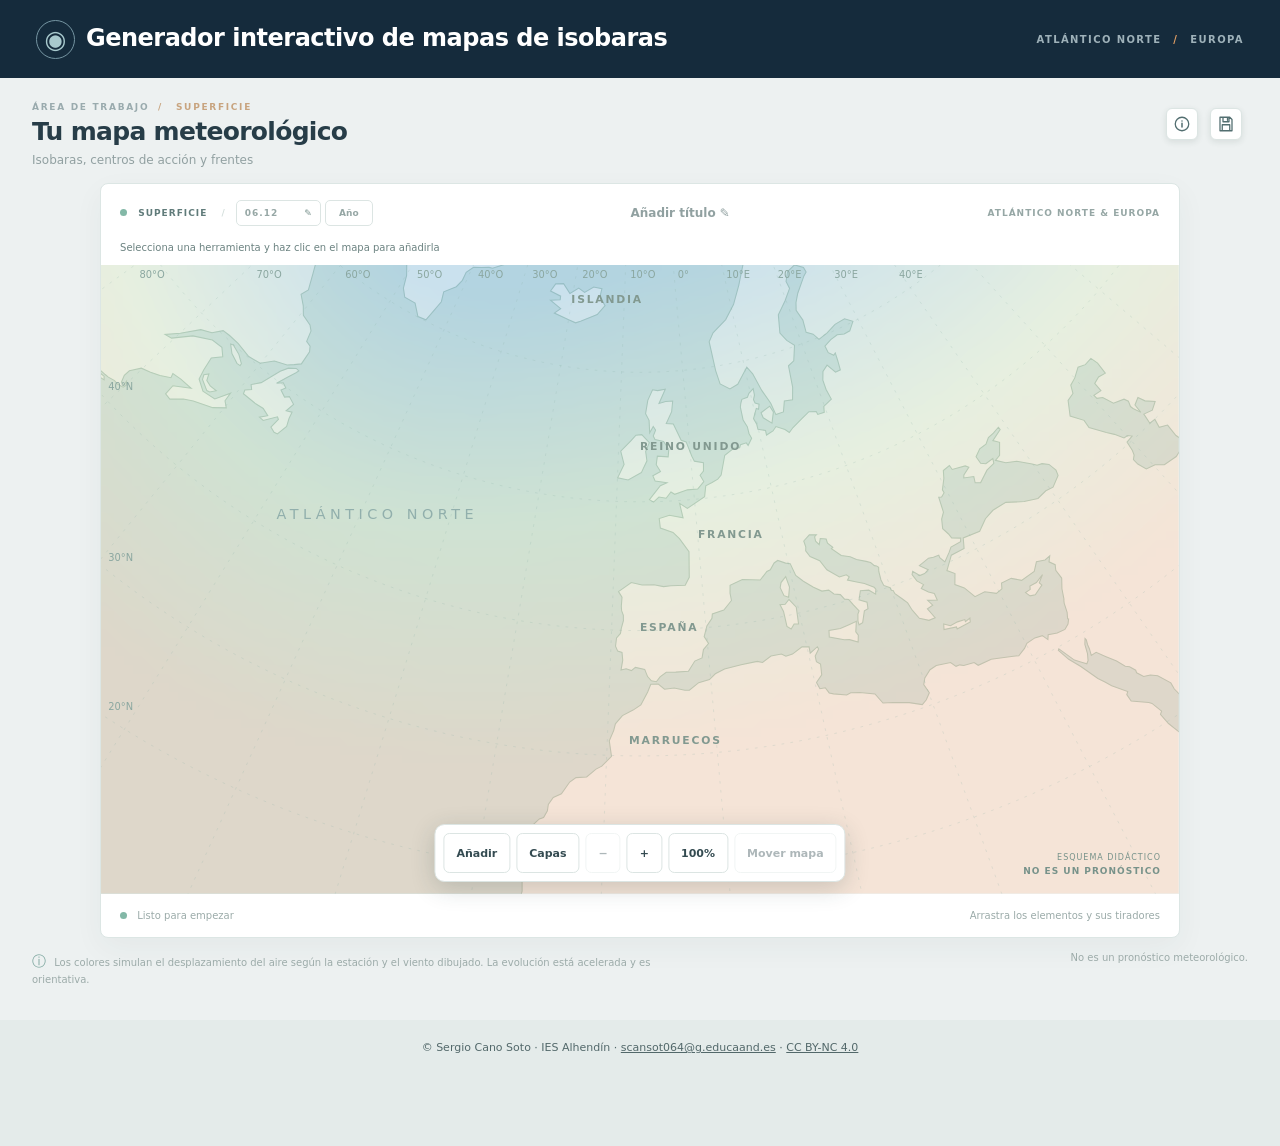
==== commit 7ac68009: "Añadir guía y compactar edición móvil Co-authored-by: Copilot <223556219+Copilot@users.noreply.githu" ====
--- a/index.html
+++ b/index.html
@@ -4,8 +4,8 @@
   <meta charset="utf-8">
   <meta name="viewport" content="width=device-width, initial-scale=1">
   <meta name="theme-color" content="#122638">
-  <title>Isobaras · Laboratorio del tiempo</title>
-  <link rel="stylesheet" href="style.css?v=3">
+  <title>Generador interactivo de mapas de isobaras</title>
+  <link rel="stylesheet" href="style.css?v=6">
   <script defer src="assets/land.js"></script>
   <script defer src="map.js"></script>
   <script defer src="symbols.js"></script>
@@ -13,21 +13,17 @@
   <script defer src="jet.js"></script>
   <script defer src="wind.js"></script>
   <script defer src="air.js"></script>
-  <script defer src="app.js"></script>
-  <script defer src="mobile.js?v=3"></script>
-  <script defer src="export.js"></script>
+  <script defer src="app.js?v=2"></script>
+  <script defer src="mobile.js?v=5"></script>
+  <script defer src="export.js?v=2"></script>
   <script defer src="save.js"></script>
 </head>
 <body>
   <header class="topbar">
     <div class="brand">
       <span class="brand-icon" aria-hidden="true">◉</span>
-      <div>
-        <p>LABORATORIO DEL TIEMPO</p>
-        <h1>Isobaras<span>.</span></h1>
-      </div>
+      <h1>Generador interactivo de mapas de isobaras</h1>
     </div>
-    <div class="header-note"><span class="live-dot"></span> Tu espacio de análisis meteorológico</div>
     <div class="header-tag">ATLÁNTICO NORTE <span>/</span> EUROPA</div>
   </header>
 
@@ -126,19 +122,27 @@
           <h2>Tu mapa meteorológico</h2>
           <p id="canvas-description">Isobaras, centros de acción y frentes</p>
         </div>
-        <button type="button" id="file-drawer-button" aria-label="Archivo" title="Archivo" aria-expanded="false" aria-controls="file-drawer-panel">
-          <svg viewBox="0 0 24 24" aria-hidden="true"><path d="M5 3h12l3 3v15H4V3h1Zm3 0v6h8V3M7 21v-8h10v8M14 4v3" fill="none" stroke="currentColor" stroke-width="1.7" stroke-linecap="round" stroke-linejoin="round"></path></svg>
-        </button>
+        <div class="heading-actions">
+          <button type="button" id="info-drawer-button" aria-label="Información meteorológica" title="Información meteorológica" aria-expanded="false" aria-controls="info-drawer-panel">
+            <svg viewBox="0 0 24 24" aria-hidden="true"><circle cx="12" cy="12" r="9" fill="none" stroke="currentColor" stroke-width="1.7"></circle><path d="M12 11v5m0-8h.01" fill="none" stroke="currentColor" stroke-width="2" stroke-linecap="round"></path></svg>
+          </button>
+          <button type="button" id="file-drawer-button" aria-label="Archivo" title="Archivo" aria-expanded="false" aria-controls="file-drawer-panel">
+            <svg viewBox="0 0 24 24" aria-hidden="true"><path d="M5 3h12l3 3v15H4V3h1Zm3 0v6h8V3M7 21v-8h10v8M14 4v3" fill="none" stroke="currentColor" stroke-width="1.7" stroke-linecap="round" stroke-linejoin="round"></path></svg>
+          </button>
+        </div>
       </div>
       <div class="map-card">
         <div class="map-toolbar">
-          <span>
+          <span class="desktop-map-meta">
             <i class="live-dot"></i> <strong id="map-layer">SUPERFICIE</strong>
             <span class="toolbar-separator">/</span><span class="inline-date"><span id="map-date"></span><span class="inline-date-selectors"><select id="inline-day" aria-label="Día del mapa"></select><select id="inline-month" aria-label="Mes del mapa"></select></span></span>
             <label class="inline-year"><span id="map-year"></span><span class="year-placeholder">Año</span><input id="inline-year" type="text" inputmode="numeric" maxlength="6" placeholder="Año" aria-label="Año opcional del mapa"></label>
           </span>
-          <label class="inline-title"><strong id="map-title" hidden></strong><span class="title-placeholder">Añadir título</span><input id="inline-title" type="text" aria-label="Editar título del mapa" placeholder="Añadir título"></label>
-          <span>ATLÁNTICO NORTE & EUROPA</span>
+          <label class="inline-title desktop-map-meta"><strong id="map-title" hidden></strong><span class="title-placeholder">Añadir título</span><input id="inline-title" type="text" aria-label="Editar título del mapa" placeholder="Añadir título"></label>
+          <span class="desktop-map-meta">ATLÁNTICO NORTE & EUROPA</span>
+          <button type="button" id="mobile-meta-button" aria-label="Editar fecha y título" aria-describedby="mobile-map-date mobile-map-title" aria-expanded="false" aria-controls="mobile-meta-panel">
+            <span id="mobile-map-date"></span><span id="mobile-map-title">Añadir título</span><span aria-hidden="true">✎</span>
+          </button>
         </div>
         <div class="map-instruction" id="instruction">Selecciona una herramienta y haz clic en el mapa para añadirla</div>
         <div class="map-wrap" id="map-wrap">
@@ -210,6 +214,43 @@
       <input id="map-file" type="file" accept=".json,application/json" hidden>
       <button type="button" id="export-png">Descargar PNG</button>
     </section>
+    <section id="info-drawer-panel" class="file-drawer-panel info-drawer-panel" aria-labelledby="info-drawer-title" hidden>
+      <div class="file-drawer-heading">
+        <h2 id="info-drawer-title">Guía meteorológica</h2>
+        <button type="button" id="info-drawer-close" aria-label="Cerrar información">&times;</button>
+      </div>
+      <h3>Isobaras</h3>
+      <p>En un mapa de superficie, las isobaras unen puntos con la misma presión atmosférica. Cuanto más juntas están, mayor suele ser el viento. La presión se expresa en hectopascales (hPa). <a href="https://es.wikipedia.org/wiki/Isobara" target="_blank" rel="noopener noreferrer">Isobaras en Wikipedia</a>.</p>
+      <h3>Anticiclones y borrascas</h3>
+      <p>Un anticiclón (A) es una zona de presión relativamente alta y suele favorecer tiempo estable. Una borrasca (B) es una zona de presión relativamente baja, a menudo asociada con nubes, viento y precipitaciones. En el hemisferio norte, el viento gira aproximadamente en sentido horario alrededor de las altas y antihorario alrededor de las bajas. <a href="https://es.wikipedia.org/wiki/Altas_y_bajas_presiones" target="_blank" rel="noopener noreferrer">Altas y bajas presiones en Wikipedia</a>.</p>
+      <h3>Frentes</h3>
+      <p>Son zonas de encuentro entre masas de aire con distintas características. Los principales tipos son:</p>
+      <ul>
+        <li><strong>Frío:</strong> el aire frío avanza bajo el cálido y lo eleva; puede producir lluvias intensas.</li>
+        <li><strong>Cálido:</strong> el aire cálido avanza sobre el frío; suele asociarse a nubosidad y precipitaciones más extensas.</li>
+        <li><strong>Ocluido:</strong> en el modelo clásico, un frente frío alcanza a uno cálido y el aire cálido se eleva.</li>
+        <li><strong>Estacionario:</strong> la separación entre las masas de aire apenas se desplaza. No se dibuja en este editor.</li>
+      </ul>
+      <p><a href="https://es.wikipedia.org/wiki/Frente_(meteorolog%C3%ADa)" target="_blank" rel="noopener noreferrer">Frentes meteorológicos en Wikipedia</a>.</p>
+      <h3>Superficie y altura</h3>
+      <p>El mapa de superficie muestra la presión reducida al nivel del mar, las isobaras y los frentes. El mapa de 500 hPa muestra la altura geopotencial de esa superficie de presión mediante isohipsas: no representa una altura fija. Sus curvas ayudan a entender la circulación en niveles medios. <a href="https://es.wikipedia.org/wiki/Isohipsa" target="_blank" rel="noopener noreferrer">Isohipsas en Wikipedia</a>.</p>
+      <h3>Corriente en chorro</h3>
+      <p>Es una franja estrecha de vientos intensos en altura que influye en la evolución de los sistemas meteorológicos. Se estudia habitualmente en niveles superiores a 500 hPa; el chorro que dibuja este editor es una representación orientativa. <a href="https://es.wikipedia.org/wiki/Corriente_en_chorro" target="_blank" rel="noopener noreferrer">Corriente en chorro en Wikipedia</a>.</p>
+      <p>Este generador es un esquema didáctico, no un pronóstico. Los enlaces se abren en otra pestaña y necesitan conexión a Internet.</p>
+    </section>
+    <section id="mobile-meta-panel" class="file-drawer-panel mobile-meta-panel" aria-labelledby="mobile-meta-heading" hidden>
+      <div class="file-drawer-heading">
+        <h2 id="mobile-meta-heading">Fecha y título</h2>
+        <button type="button" id="mobile-meta-close" aria-label="Cerrar fecha y título">&times;</button>
+      </div>
+      <label for="mobile-title-input">Título</label>
+      <input id="mobile-title-input" type="text" placeholder="Añadir título">
+      <div class="mobile-meta-fields">
+        <label for="mobile-day">Día<select id="mobile-day"></select></label>
+        <label for="mobile-month">Mes<select id="mobile-month"></select></label>
+        <label for="mobile-year">Año opcional<input id="mobile-year" type="text" inputmode="numeric" maxlength="6" placeholder="Año"></label>
+      </div>
+    </section>
   </div>
   <div class="mobile-dock" aria-label="Herramientas del mapa">
     <div class="mobile-tools" id="mobile-tools" hidden>
--- a/style.css
+++ b/style.css
@@ -49,7 +49,7 @@
   display: flex;
   align-items: center;
   gap: 11px;
-  min-width: 250px
+  min-width: 0
 }
 
 .brand-icon {
@@ -57,37 +57,18 @@
   place-items: center;
   width: 39px;
   height: 39px;
+  flex: none;
   border: 1px solid #7595a2;
   border-radius: 50%;
   font-size: 25px;
   color: #a8c9cd
 }
 
-.brand p,
 .brand h1 {
-  margin: 0
-}
-
-.brand p {
-  font-size: 8px;
-  letter-spacing: 2px;
-  font-weight: 700;
-  color: #9eb4bc
-}
-
-.brand h1 {
+  margin: 0;
   font-size: 24px;
-  letter-spacing: -1px;
+  letter-spacing: -.5px;
   line-height: 1.15
-}
-
-.brand h1 span {
-  color: #e5a165
-}
-
-.header-note {
-  font-size: 12px;
-  color: #aebfc5
 }
 
 .live-dot,
@@ -102,6 +83,7 @@
 
 .header-tag {
   margin-left: auto;
+  flex: none;
   color: #9eb1b9;
   font-size: 10px;
   font-weight: 700;
@@ -481,7 +463,7 @@
   justify-content: space-between;
   align-items: end;
   gap: 20px;
-  padding-right: 52px;
+  padding-right: 96px;
   margin-bottom: 22px
 }
 
@@ -527,10 +509,15 @@
   cursor: default
 }
 
-#file-drawer-button {
+.heading-actions {
   position: absolute;
   right: 0;
   top: 0;
+  display: flex
+}
+
+.heading-actions button {
+  position: relative;
   display: grid;
   place-items: center;
   width: 44px;
@@ -541,7 +528,7 @@
   color: #526e70
 }
 
-#file-drawer-button::before {
+.heading-actions button::before {
   content: "";
   position: absolute;
   width: 30px;
@@ -552,12 +539,12 @@
   box-shadow: 0 2px 6px #233d3a1c
 }
 
-#file-drawer-button[aria-expanded=true]::before {
+.heading-actions button[aria-expanded=true]::before {
   background: #dcece8;
   border-color: #6e9e9a
 }
 
-#file-drawer-button svg {
+.heading-actions button svg {
   position: relative;
   width: 18px;
   height: 18px
@@ -586,7 +573,7 @@
   justify-content: space-between
 }
 
-.file-drawer-panel #file-drawer-close {
+.file-drawer-panel .file-drawer-heading button {
   width: 44px;
   height: 44px;
   padding: 0;
@@ -611,6 +598,80 @@
 .file-drawer-panel button + button,
 .file-drawer-panel input + button {
   margin-top: 6px
+}
+
+.info-drawer-panel {
+  width: min(390px, calc(100vw - 44px));
+  color: #526669
+}
+
+.info-drawer-panel .file-drawer-heading {
+  position: sticky;
+  top: -26px;
+  z-index: 1;
+  background: #fff
+}
+
+.info-drawer-panel h3 {
+  margin: 20px 0 6px;
+  color: #273d48;
+  font-size: 14px
+}
+
+.info-drawer-panel p,
+.info-drawer-panel ul {
+  margin: 0 0 12px;
+  color: #526669;
+  font-size: 13px;
+  line-height: 1.5
+}
+
+.info-drawer-panel ul {
+  padding-left: 20px
+}
+
+.info-drawer-panel li + li {
+  margin-top: 6px
+}
+
+.info-drawer-panel a {
+  color: #276c68
+}
+
+.mobile-meta-panel label {
+  display: block;
+  margin: 18px 0 6px;
+  color: #526669;
+  font-size: 12px;
+  font-weight: 650
+}
+
+.mobile-meta-panel input,
+.mobile-meta-panel select {
+  display: block;
+  width: 100%;
+  min-width: 0;
+  min-height: 44px;
+  margin-top: 6px;
+  padding: 8px;
+  border: 1px solid #dce5e3;
+  border-radius: 6px;
+  background: #fff;
+  color: #273d48
+}
+
+.mobile-meta-fields {
+  display: grid;
+  grid-template-columns: repeat(2, minmax(0, 1fr));
+  gap: 0 10px
+}
+
+.mobile-meta-fields label:last-child {
+  grid-column: 1 / -1
+}
+
+#mobile-meta-button {
+  display: none
 }
 
 .map-card {
@@ -1083,10 +1144,6 @@
     padding: 28px 20px
   }
 
-  .header-note {
-    display: none
-  }
-
   .topbar {
     padding: 0 20px
   }
@@ -1105,6 +1162,11 @@
     height: 65px
   }
 
+  .brand h1 {
+    font-size: 16px;
+    letter-spacing: -.3px
+  }
+
   .header-tag {
     display: none
   }
@@ -1119,17 +1181,59 @@
 
   .canvas-heading {
     align-items: start;
-    flex-direction: column
+    flex-direction: column;
+    padding-right: 0
+  }
+
+  .canvas-heading .eyebrow {
+    min-height: 44px;
+    padding-right: 96px
   }
 
   .canvas-heading h2 {
     font-size: 21px
   }
 
-  .map-toolbar>span:last-child,
   .map-footer>span:last-child,
   .map-scale {
     display: none
+  }
+
+  .map-toolbar {
+    padding: 4px 12px
+  }
+
+  .map-toolbar .desktop-map-meta {
+    display: none
+  }
+
+  #mobile-meta-button {
+    display: flex;
+    align-items: center;
+    gap: 10px;
+    width: 100%;
+    min-width: 0;
+    min-height: 44px;
+    padding: 0;
+    border: 0;
+    background: transparent;
+    color: #607b7a;
+    text-align: left;
+    font-size: 12px;
+    letter-spacing: normal
+  }
+
+  #mobile-map-date {
+    flex: none;
+    white-space: nowrap
+  }
+
+  #mobile-map-title {
+    flex: 1;
+    min-width: 0;
+    overflow: hidden;
+    text-overflow: ellipsis;
+    white-space: nowrap
   }
 
   .map-instruction {
@@ -1141,21 +1245,6 @@
 
   .sidebar {
     display: none
-  }
-
-  .inline-date,
-  .inline-year {
-    padding-top: 17px;
-    padding-bottom: 17px
-  }
-
-  .inline-date {
-    min-width: 90px
-  }
-
-  .inline-title {
-    min-height: 44px;
-    padding: 14px 0
   }
 
   .bottom-notes {
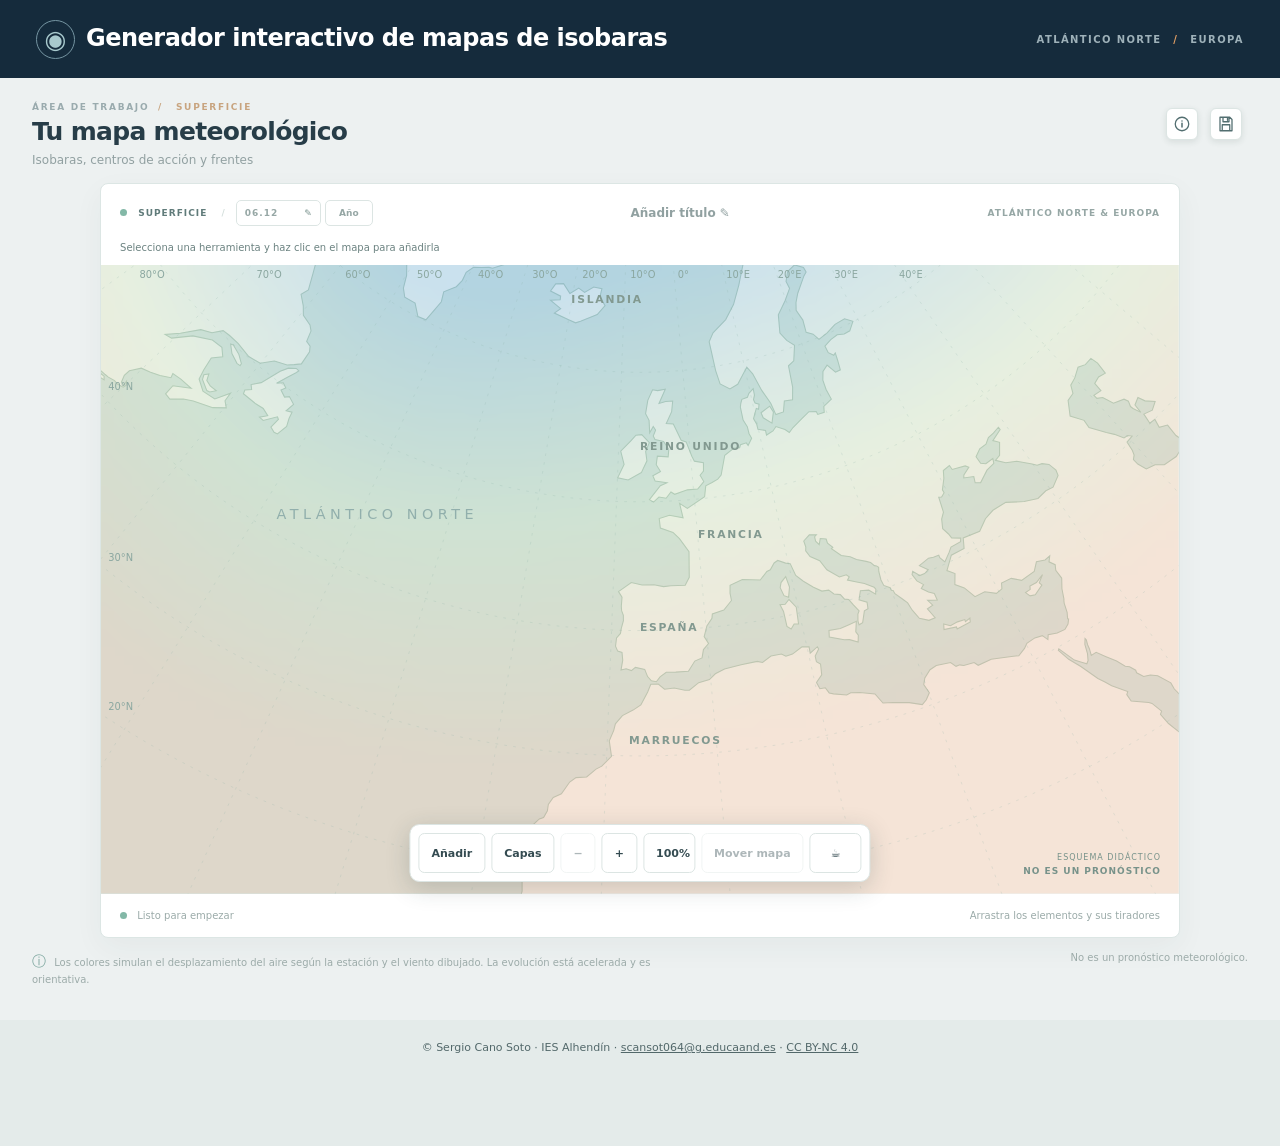
==== commit b5fa44d8: "Añadir enlace de donación a la barra de herramientas Co-authored-by: Copilot <223556219+Copilot@user" ====
--- a/index.html
+++ b/index.html
@@ -5,7 +5,7 @@
   <meta name="viewport" content="width=device-width, initial-scale=1">
   <meta name="theme-color" content="#122638">
   <title>Generador interactivo de mapas de isobaras</title>
-  <link rel="stylesheet" href="style.css?v=6">
+  <link rel="stylesheet" href="style.css?v=8">
   <script defer src="assets/land.js"></script>
   <script defer src="map.js"></script>
   <script defer src="symbols.js"></script>
@@ -300,6 +300,7 @@
       <button type="button" id="zoom-in" aria-label="Acercar mapa">+</button>
       <button type="button" id="zoom-reset" aria-label="Mostrar todo el mapa">100%</button>
       <button type="button" id="mobile-pan" aria-pressed="false">Mover mapa</button>
+      <a class="donation-link" href="https://buymeacoffee.com/scansot064" target="_blank" rel="noopener noreferrer" aria-label="Apoyar en Buy me a coffee (se abre en otra pestaña)" title="Buy me a coffee"><span aria-hidden="true">☕</span></a>
     </div>
   </div>
   <footer class="site-footer" id="attribution">
--- a/style.css
+++ b/style.css
@@ -24,6 +24,7 @@
 }
 
 button:focus-visible,
+a:focus-visible,
 select:focus-visible,
 input:focus-visible,
 svg:focus-visible {
@@ -33,6 +34,13 @@
 
 [hidden] {
   display: none !important
+}
+
+.donation-link {
+  display: flex;
+  align-items: center;
+  justify-content: center;
+  text-decoration: none
 }
 
 .topbar {
@@ -1040,7 +1048,8 @@
     gap: 6px
   }
 
-  .mobile-dock button {
+  .mobile-dock button,
+  .mobile-dock .donation-link {
     min-height: 40px;
     padding: 7px 12px;
     border: 1px solid #dce5e3;
@@ -1049,6 +1058,12 @@
     color: #344b51;
     font-size: 11px;
     font-weight: 700
+  }
+
+  .mobile-dock #zoom-reset,
+  .mobile-dock .donation-link {
+    width: 52px;
+    flex-shrink: 0
   }
 
   .mobile-dock button:disabled {
@@ -1286,7 +1301,7 @@
 
   .mobile-actions {
     display: grid;
-    grid-template-columns: repeat(6, minmax(0, 1fr));
+    grid-template-columns: repeat(7, minmax(0, 1fr));
     gap: 4px
   }
 
@@ -1294,7 +1309,8 @@
     display: block
   }
 
-  .mobile-dock button {
+  .mobile-dock button,
+  .mobile-dock .donation-link {
     min-width: 0;
     min-height: 44px;
     padding: 5px 2px;
@@ -1369,6 +1385,17 @@
   .selection-delete {
     width: 44px;
     height: 44px
+  }
+}
+
+@media(max-width:347px) {
+  .mobile-dock {
+    padding-left: 4px;
+    padding-right: 4px
+  }
+
+  .mobile-actions {
+    gap: 0
   }
 }
 
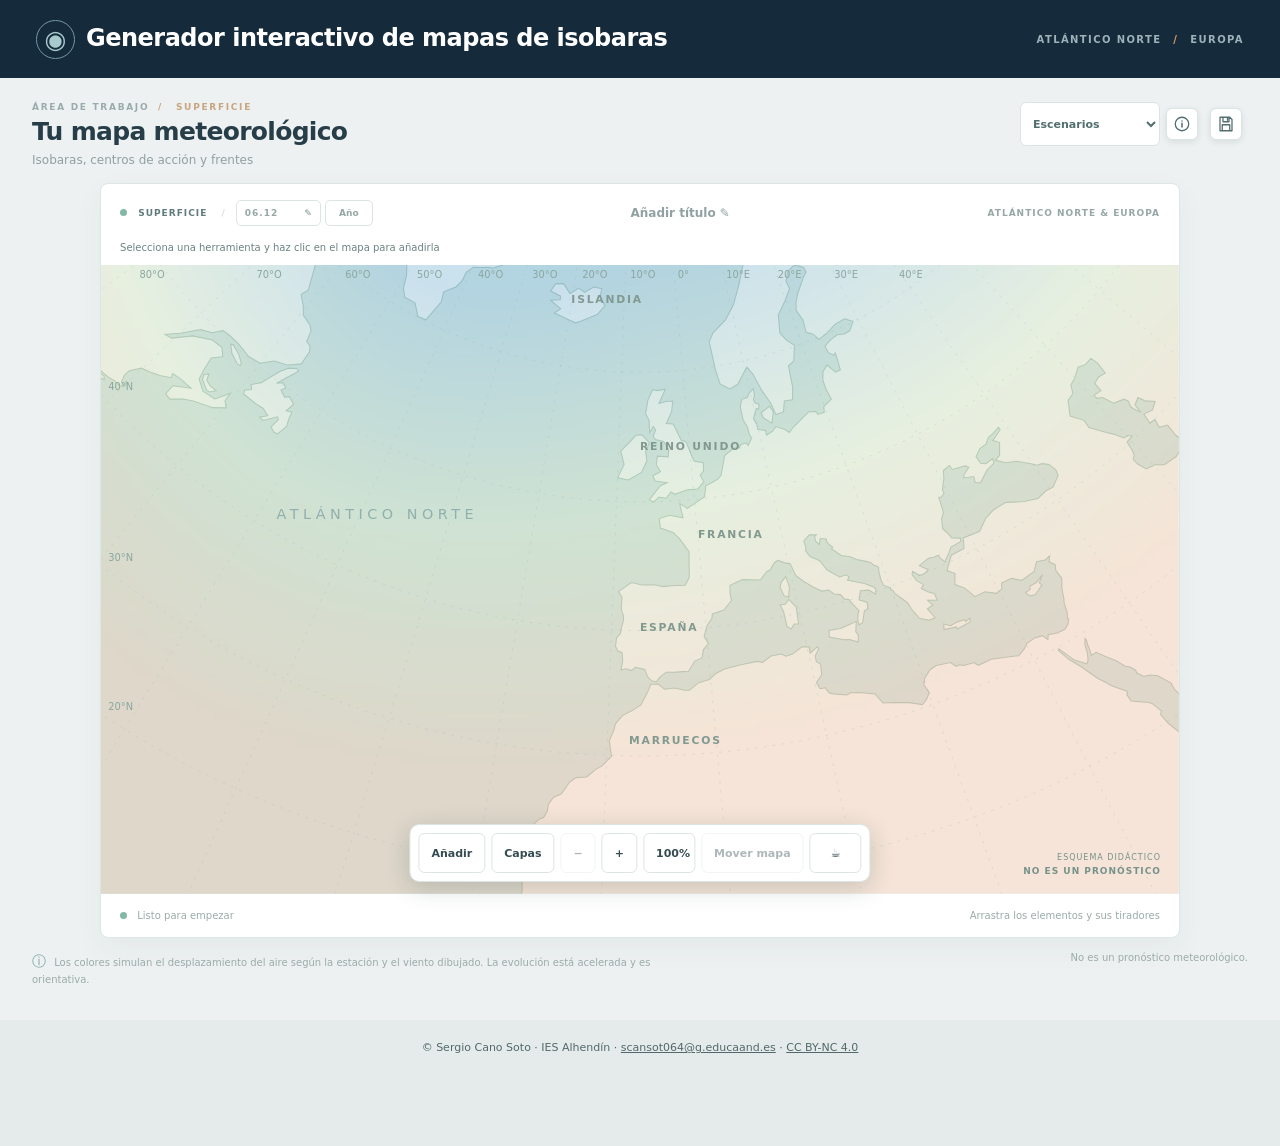
==== commit 8e88c35d: "Añadir escenarios meteorológicos predefinidos Co-authored-by: Copilot <223556219+Copilot@users.norep" ====
--- a/index.html
+++ b/index.html
@@ -5,18 +5,19 @@
   <meta name="viewport" content="width=device-width, initial-scale=1">
   <meta name="theme-color" content="#122638">
   <title>Generador interactivo de mapas de isobaras</title>
-  <link rel="stylesheet" href="style.css?v=8">
+  <link rel="stylesheet" href="style.css?v=11">
   <script defer src="assets/land.js"></script>
+  <script defer src="assets/presets.js?v=1"></script>
   <script defer src="map.js"></script>
   <script defer src="symbols.js"></script>
-  <script defer src="pressure.js"></script>
+  <script defer src="pressure.js?v=2"></script>
   <script defer src="jet.js"></script>
   <script defer src="wind.js"></script>
   <script defer src="air.js"></script>
-  <script defer src="app.js?v=2"></script>
+  <script defer src="app.js?v=4"></script>
   <script defer src="mobile.js?v=5"></script>
-  <script defer src="export.js?v=2"></script>
-  <script defer src="save.js"></script>
+  <script defer src="export.js?v=3"></script>
+  <script defer src="save.js?v=3"></script>
 </head>
 <body>
   <header class="topbar">
@@ -123,6 +124,9 @@
           <p id="canvas-description">Isobaras, centros de acción y frentes</p>
         </div>
         <div class="heading-actions">
+          <select id="preset-select" aria-label="Cargar escenario predefinido; sustituye el mapa actual" title="Cargar escenario: sustituye el mapa actual">
+            <option value="">Escenarios</option>
+          </select>
           <button type="button" id="info-drawer-button" aria-label="Información meteorológica" title="Información meteorológica" aria-expanded="false" aria-controls="info-drawer-panel">
             <svg viewBox="0 0 24 24" aria-hidden="true"><circle cx="12" cy="12" r="9" fill="none" stroke="currentColor" stroke-width="1.7"></circle><path d="M12 11v5m0-8h.01" fill="none" stroke="currentColor" stroke-width="2" stroke-linecap="round"></path></svg>
           </button>
@@ -189,6 +193,8 @@
           <button type="button" id="delete" class="selection-delete" aria-label="Eliminar selección" title="Eliminar selección" hidden>
             <svg viewBox="0 0 24 24" aria-hidden="true"><path d="M4 7h16M9 7V4h6v3m3 0-1 13H7L6 7m4 3v7m4-7v7" fill="none" stroke="currentColor" stroke-width="1.8" stroke-linecap="round" stroke-linejoin="round"></path></svg>
           </button>
+          <button type="button" id="center-strengthen" class="selection-intensity" aria-label="Incrementar potencia del centro" hidden><span aria-hidden="true">+</span></button>
+          <button type="button" id="center-weaken" class="selection-intensity" aria-label="Reducir potencia del centro" hidden><span aria-hidden="true">−</span></button>
           <div class="map-scale">
             <span>ESQUEMA DIDÁCTICO</span>
             <strong>NO ES UN PRONÓSTICO</strong>
--- a/style.css
+++ b/style.css
@@ -471,7 +471,7 @@
   justify-content: space-between;
   align-items: end;
   gap: 20px;
-  padding-right: 96px;
+  padding-right: 240px;
   margin-bottom: 22px
 }
 
@@ -521,7 +521,20 @@
   position: absolute;
   right: 0;
   top: 0;
-  display: flex
+  display: flex;
+  align-items: center
+}
+
+.heading-actions select {
+  width: 140px;
+  height: 44px;
+  padding: 0 8px;
+  border: 1px solid #dce5e3;
+  border-radius: 6px;
+  background: #fff;
+  color: #526e70;
+  font-size: 11px;
+  font-weight: 700
 }
 
 .heading-actions button {
@@ -738,7 +751,8 @@
   touch-action: none
 }
 
-.selection-delete {
+.selection-delete,
+.selection-intensity {
   position: absolute;
   width: 36px;
   height: 36px;
@@ -751,7 +765,8 @@
   touch-action: manipulation
 }
 
-.selection-delete::before {
+.selection-delete::before,
+.selection-intensity::before {
   content: "";
   position: absolute;
   width: 28px;
@@ -767,6 +782,20 @@
   display: block;
   width: 16px;
   height: 16px
+}
+
+.selection-intensity {
+  color: #344b51;
+  font-size: 20px;
+  font-weight: 700
+}
+
+.selection-intensity span {
+  position: relative
+}
+
+.selection-intensity:disabled {
+  opacity: .5
 }
 
 .ocean {
@@ -1201,8 +1230,13 @@
   }
 
   .canvas-heading .eyebrow {
-    min-height: 44px;
-    padding-right: 96px
+    min-height: 0;
+    padding-right: 0
+  }
+
+  .heading-actions {
+    position: static;
+    align-self: flex-end
   }
 
   .canvas-heading h2 {
@@ -1382,7 +1416,8 @@
     margin-top: 16px
   }
 
-  .selection-delete {
+  .selection-delete,
+  .selection-intensity {
     width: 44px;
     height: 44px
   }
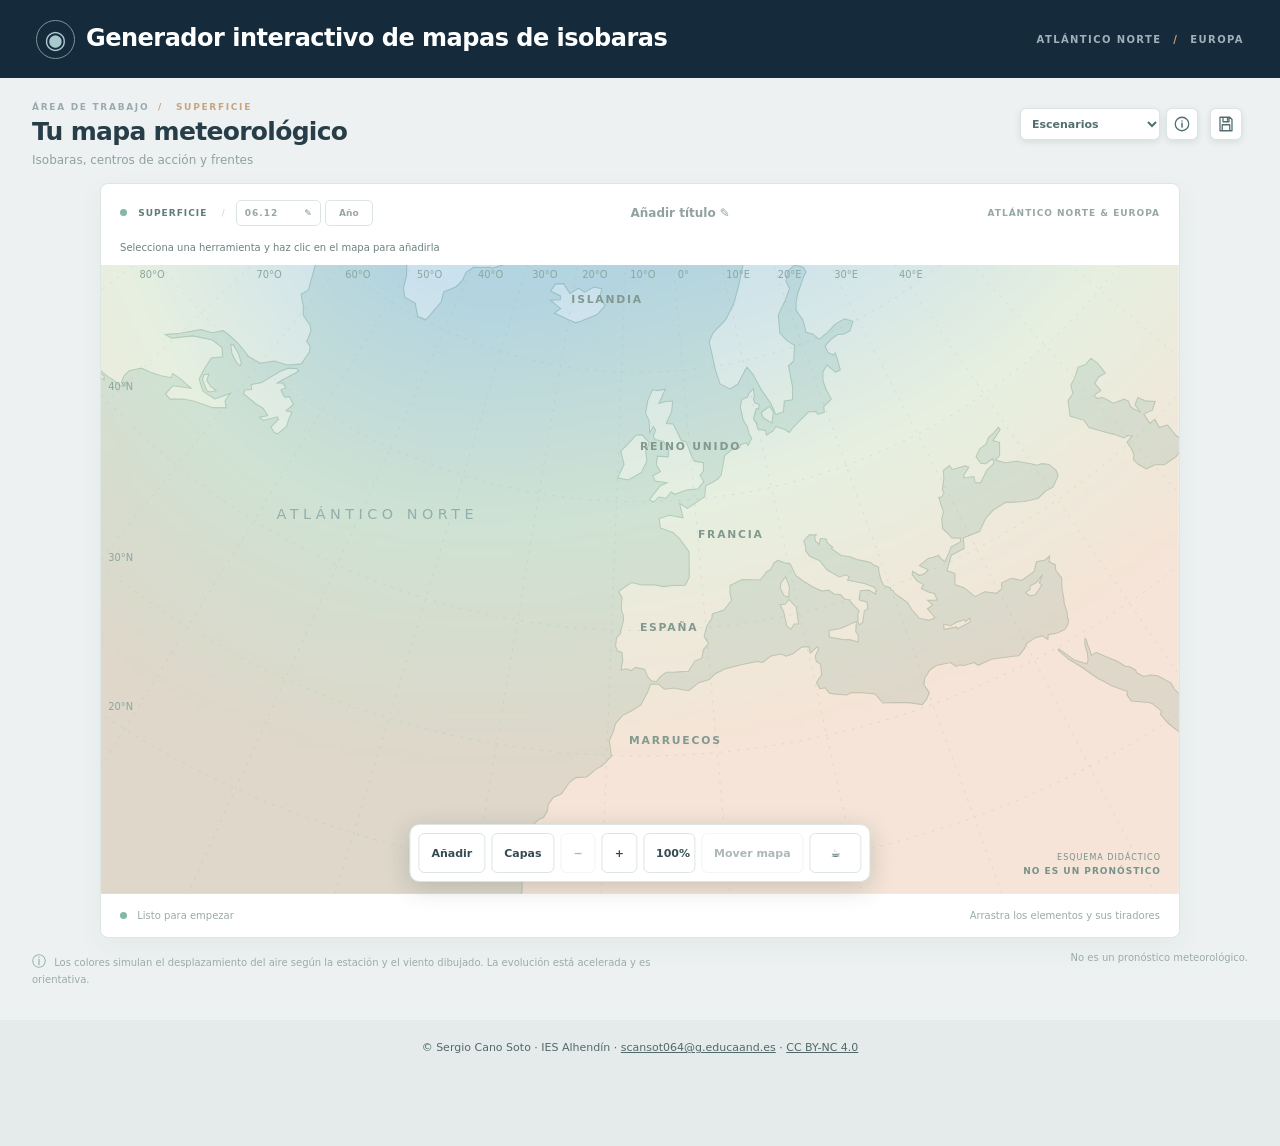
==== commit 1c9c2746: "Ajustar la altura visual del selector de escenarios Co-authored-by: Copilot <223556219+Copilot@users" ====
--- a/index.html
+++ b/index.html
@@ -5,7 +5,7 @@
   <meta name="viewport" content="width=device-width, initial-scale=1">
   <meta name="theme-color" content="#122638">
   <title>Generador interactivo de mapas de isobaras</title>
-  <link rel="stylesheet" href="style.css?v=11">
+  <link rel="stylesheet" href="style.css?v=12">
   <script defer src="assets/land.js"></script>
   <script defer src="assets/presets.js?v=1"></script>
   <script defer src="map.js"></script>
@@ -124,9 +124,11 @@
           <p id="canvas-description">Isobaras, centros de acción y frentes</p>
         </div>
         <div class="heading-actions">
-          <select id="preset-select" aria-label="Cargar escenario predefinido; sustituye el mapa actual" title="Cargar escenario: sustituye el mapa actual">
-            <option value="">Escenarios</option>
-          </select>
+          <div class="preset-picker">
+            <select id="preset-select" aria-label="Cargar escenario predefinido; sustituye el mapa actual" title="Cargar escenario: sustituye el mapa actual">
+              <option value="">Escenarios</option>
+            </select>
+          </div>
           <button type="button" id="info-drawer-button" aria-label="Información meteorológica" title="Información meteorológica" aria-expanded="false" aria-controls="info-drawer-panel">
             <svg viewBox="0 0 24 24" aria-hidden="true"><circle cx="12" cy="12" r="9" fill="none" stroke="currentColor" stroke-width="1.7"></circle><path d="M12 11v5m0-8h.01" fill="none" stroke="currentColor" stroke-width="2" stroke-linecap="round"></path></svg>
           </button>
--- a/style.css
+++ b/style.css
@@ -525,13 +525,33 @@
   align-items: center
 }
 
+.preset-picker {
+  position: relative;
+  width: 140px;
+  height: 44px
+}
+
+.preset-picker::before {
+  content: "";
+  position: absolute;
+  left: 0;
+  right: 0;
+  top: 50%;
+  height: 30px;
+  transform: translateY(-50%);
+  border: 1px solid #dce5e3;
+  border-radius: 6px;
+  background: #fff;
+  box-shadow: 0 2px 6px #233d3a1c
+}
+
 .heading-actions select {
+  position: relative;
   width: 140px;
   height: 44px;
   padding: 0 8px;
-  border: 1px solid #dce5e3;
-  border-radius: 6px;
-  background: #fff;
+  border: 0;
+  background: transparent;
   color: #526e70;
   font-size: 11px;
   font-weight: 700
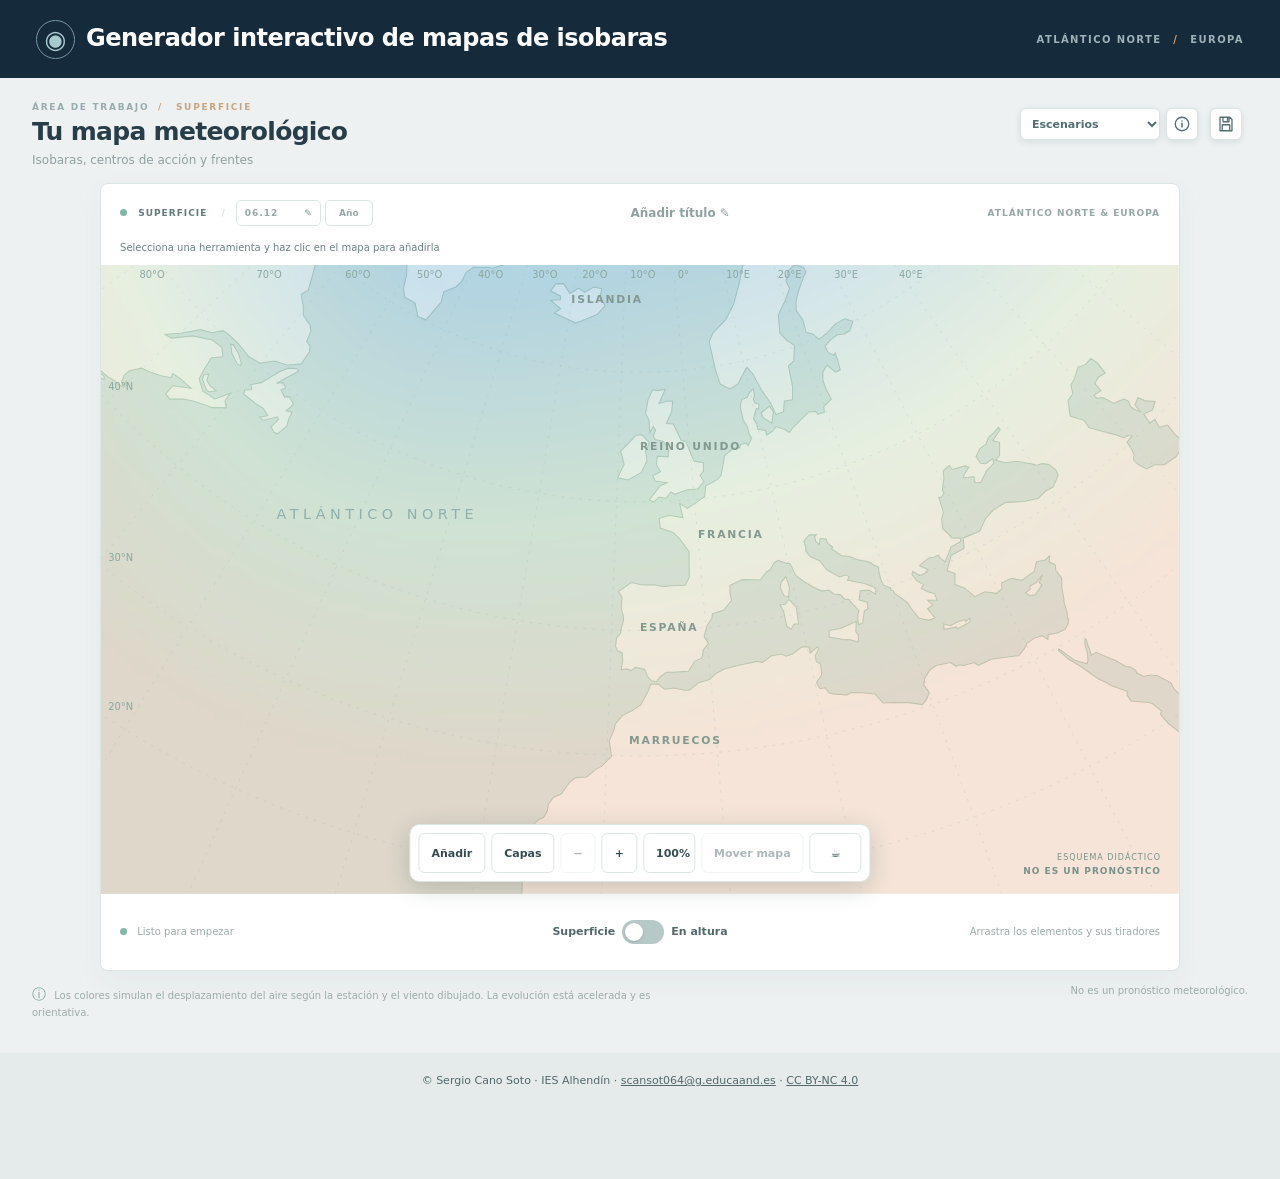
==== commit 2c3fb8ff: "Añadir interruptor de plano al pie del mapa Co-authored-by: Copilot <223556219+Copilot@users.noreply" ====
--- a/index.html
+++ b/index.html
@@ -5,7 +5,7 @@
   <meta name="viewport" content="width=device-width, initial-scale=1">
   <meta name="theme-color" content="#122638">
   <title>Generador interactivo de mapas de isobaras</title>
-  <link rel="stylesheet" href="style.css?v=12">
+  <link rel="stylesheet" href="style.css?v=13">
   <script defer src="assets/land.js"></script>
   <script defer src="assets/presets.js?v=1"></script>
   <script defer src="map.js"></script>
@@ -14,8 +14,8 @@
   <script defer src="jet.js"></script>
   <script defer src="wind.js"></script>
   <script defer src="air.js"></script>
-  <script defer src="app.js?v=4"></script>
-  <script defer src="mobile.js?v=5"></script>
+  <script defer src="app.js?v=5"></script>
+  <script defer src="mobile.js?v=6"></script>
   <script defer src="export.js?v=3"></script>
   <script defer src="save.js?v=3"></script>
 </head>
@@ -204,6 +204,14 @@
         </div>
         <div class="map-footer">
           <span><span class="footer-dot"></span> <span id="status" role="status" aria-live="polite">Listo para empezar</span></span>
+          <label class="layer-toggle">
+            <span>Superficie</span>
+            <span class="layer-toggle-control">
+              <input id="layer-toggle" type="checkbox" role="switch" aria-label="Plano de análisis: altura · 500 hPa">
+              <span class="layer-toggle-track" aria-hidden="true"></span>
+            </span>
+            <span>En altura</span>
+          </label>
           <span>Arrastra los elementos y sus tiradores</span>
         </div>
       </div>
@@ -262,11 +270,6 @@
   </div>
   <div class="mobile-dock" aria-label="Herramientas del mapa">
     <div class="mobile-tools" id="mobile-tools" hidden>
-      <p>Plano de análisis</p>
-      <div class="mobile-layers" role="group" aria-label="Plano de análisis">
-        <button type="button" class="active" data-layer="surface" aria-pressed="true">Superficie</button>
-        <button type="button" data-layer="upper" aria-pressed="false">Altura · 500 hPa</button>
-      </div>
       <p>Centros de acción</p>
       <div class="mobile-tool-grid">
         <button type="button" class="high" data-tool="high" data-strength="weak" aria-label="Anticiclón débil" aria-pressed="false">A débil</button>
--- a/style.css
+++ b/style.css
@@ -920,10 +920,78 @@
 }
 
 .map-footer {
+  display: grid;
+  grid-template-columns: minmax(0, 1fr) auto minmax(0, 1fr);
   letter-spacing: 0;
   font-size: 10px;
   font-weight: 500;
   color: #9baba9
+}
+
+.map-footer > span:last-child {
+  text-align: right
+}
+
+.layer-toggle {
+  display: flex;
+  align-items: center;
+  gap: 6px;
+  color: #52686a;
+  font-size: 11px;
+  font-weight: 700;
+  white-space: nowrap;
+  cursor: pointer
+}
+
+.layer-toggle-control {
+  position: relative;
+  display: grid;
+  place-items: center;
+  width: 44px;
+  height: 44px
+}
+
+.layer-toggle-control input {
+  position: absolute;
+  inset: 0;
+  width: 100%;
+  height: 100%;
+  margin: 0;
+  opacity: 0;
+  cursor: pointer
+}
+
+.layer-toggle-track {
+  width: 42px;
+  height: 24px;
+  border-radius: 12px;
+  background: #b7c9c6;
+  pointer-events: none
+}
+
+.layer-toggle-track::before {
+  content: "";
+  display: block;
+  width: 18px;
+  height: 18px;
+  margin: 3px;
+  border-radius: 50%;
+  background: #fff;
+  box-shadow: 0 1px 3px #233d3a33;
+  transition: transform .15s
+}
+
+.layer-toggle-control input:checked + .layer-toggle-track {
+  background: #6e9e9a
+}
+
+.layer-toggle-control input:checked + .layer-toggle-track::before {
+  transform: translateX(18px)
+}
+
+.layer-toggle-control input:focus-visible + .layer-toggle-track {
+  outline: 3px solid #e8a65d;
+  outline-offset: 3px
 }
 
 .bottom-notes {
@@ -1266,6 +1334,17 @@
   .map-footer>span:last-child,
   .map-scale {
     display: none
+  }
+
+  .map-footer {
+    grid-template-columns: 1fr;
+    justify-items: center;
+    gap: 4px
+  }
+
+  .map-footer > span:first-child {
+    grid-row: 2;
+    justify-self: start
   }
 
   .map-toolbar {
